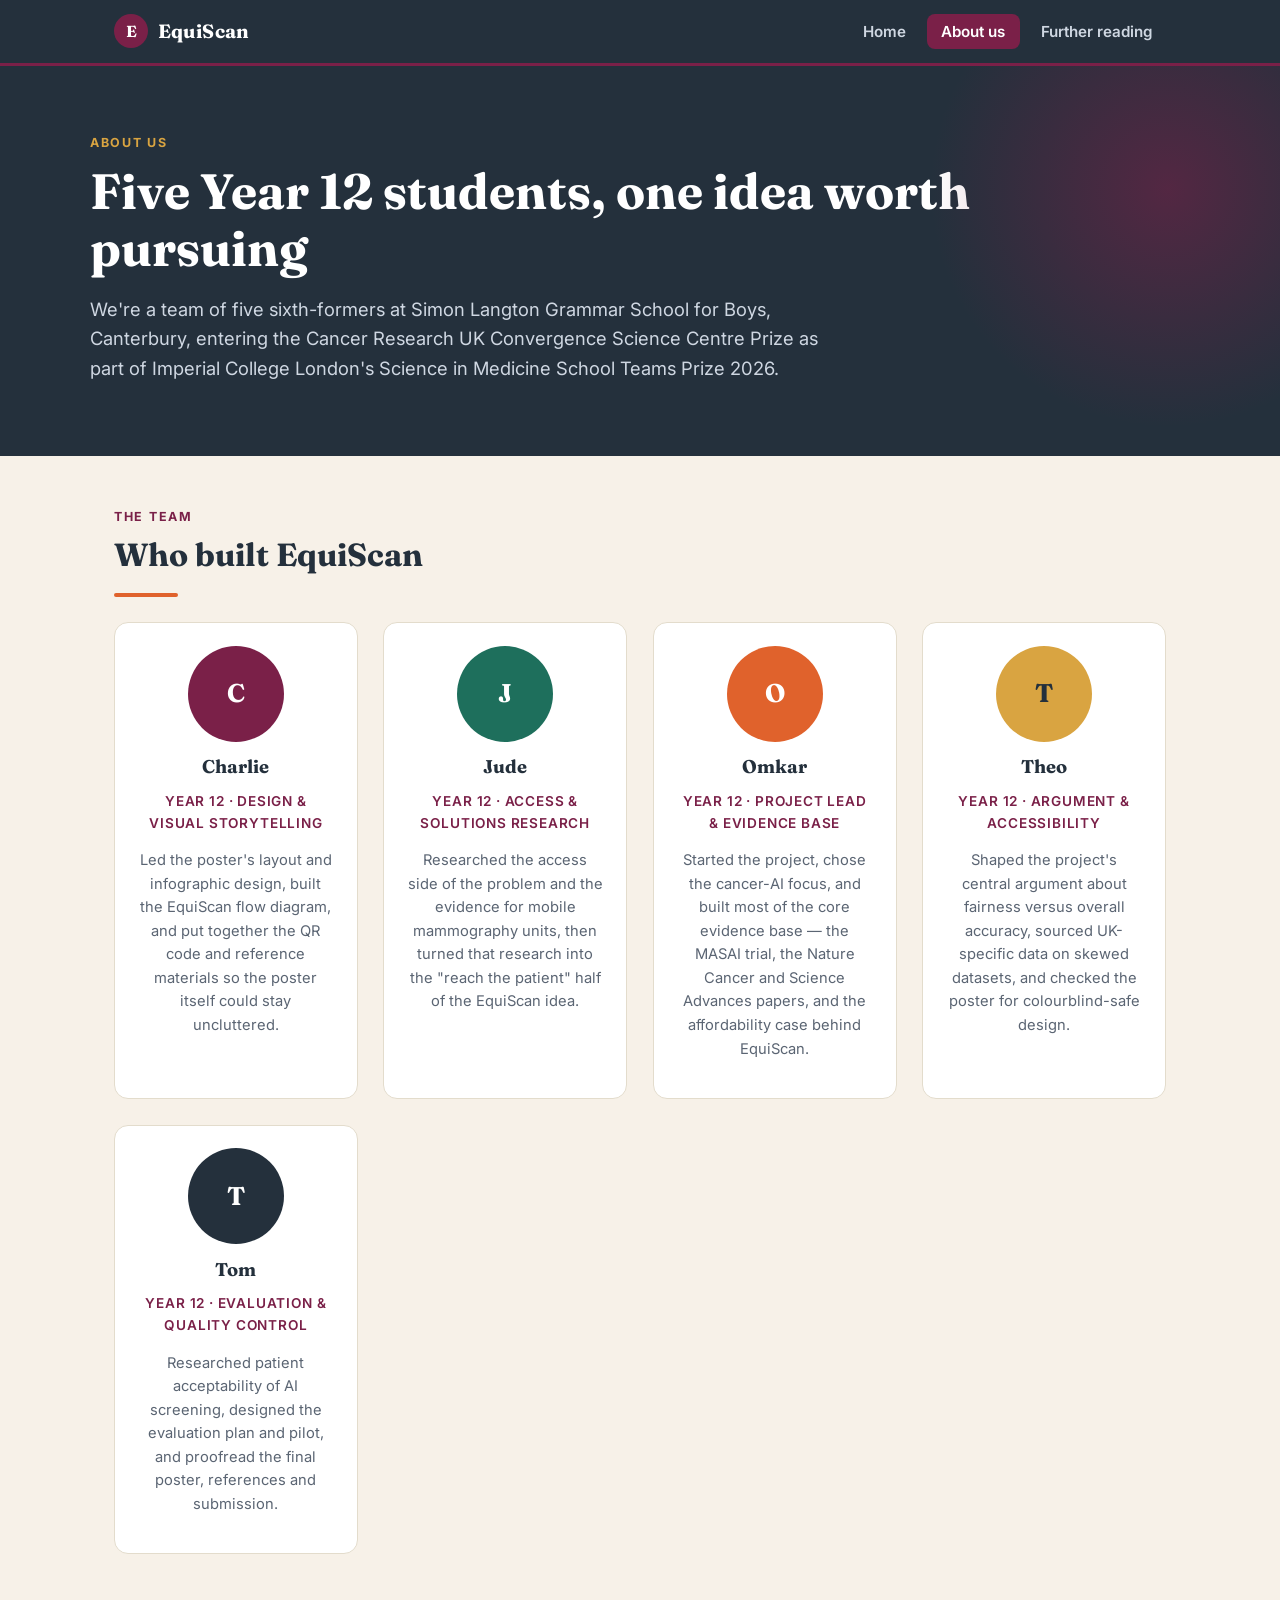
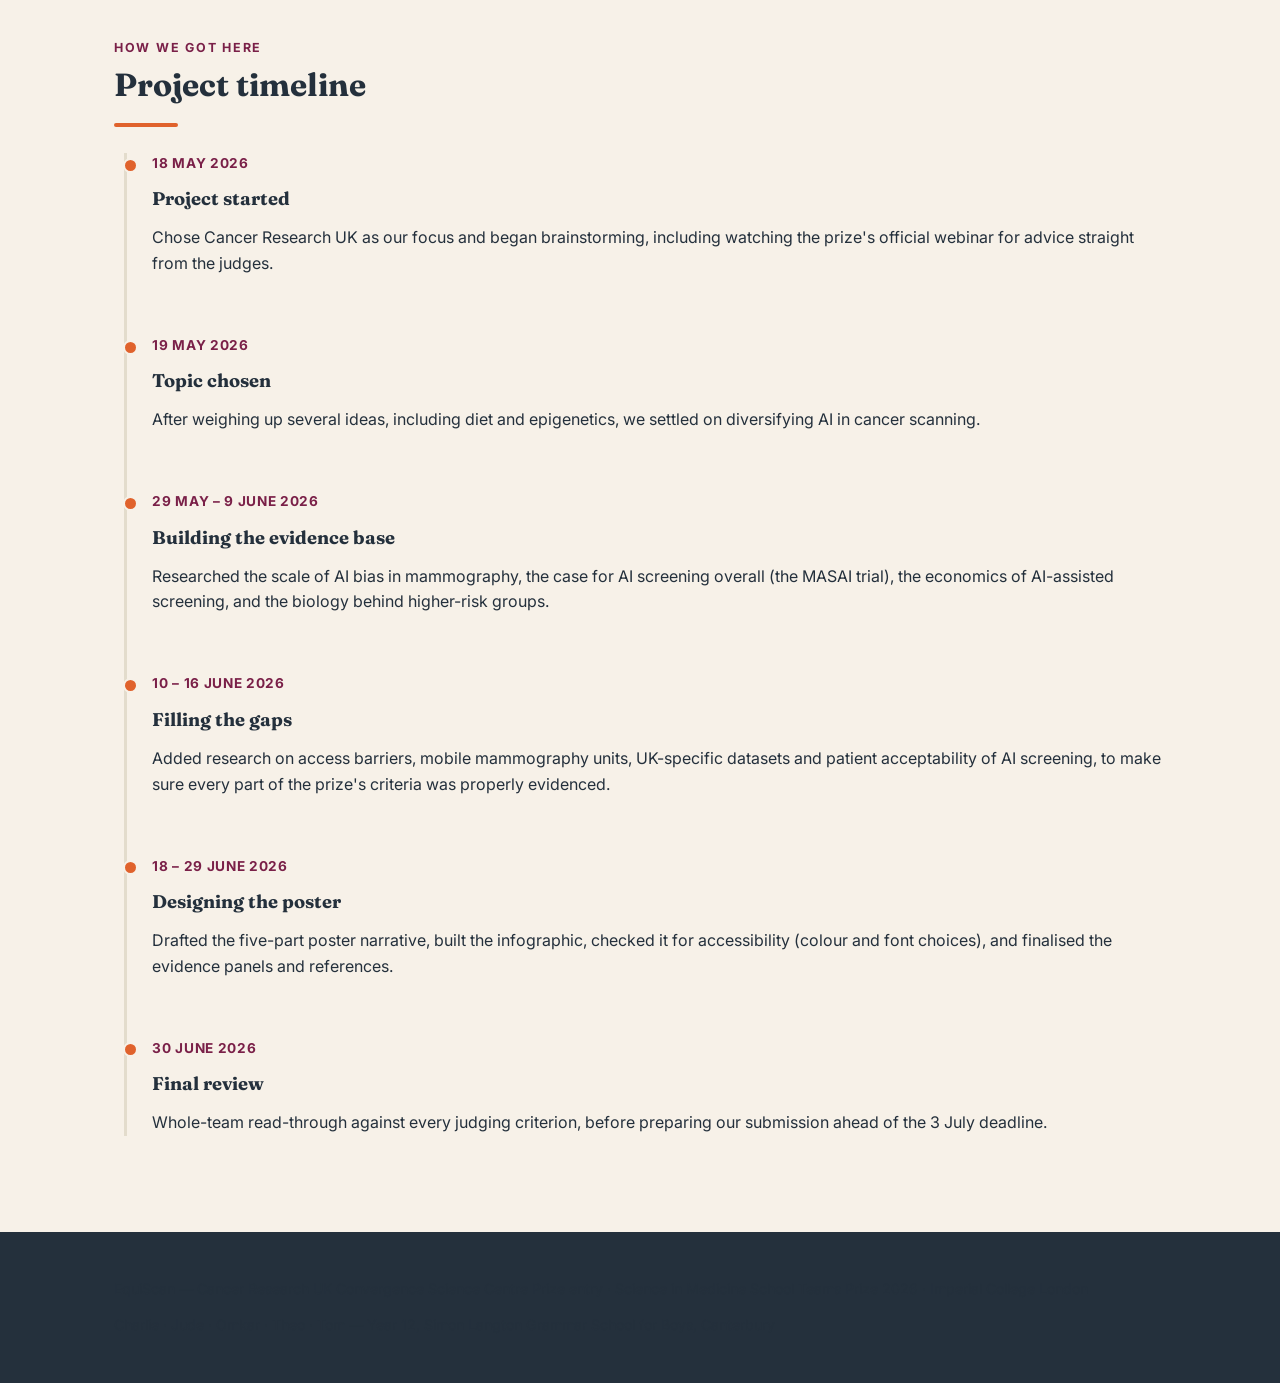
==== about.html @ d1654896 "Build EquiScan website: home, about, references pages" ====
<!DOCTYPE html>
<html lang="en">
<head>
<meta charset="UTF-8">
<meta name="viewport" content="width=device-width, initial-scale=1.0">
<title>About us — EquiScan</title>
<meta name="description" content="Meet the Year 12 team behind EquiScan, and how the project came together.">
<link rel="preconnect" href="https://fonts.googleapis.com">
<link href="https://fonts.googleapis.com/css2?family=Fraunces:wght@600;700&family=Inter:wght@400;500;600;700&display=swap" rel="stylesheet">
<link rel="stylesheet" href="style.css">
</head>
<body>
<a class="skip-link" href="#main">Skip to content</a>

<header class="site-header">
  <nav class="nav-wrap" aria-label="Main navigation">
    <a class="brand" href="index.html">
      <span class="brand-mark" aria-hidden="true">E</span>
      <span class="brand-text">EquiScan</span>
    </a>
    <button class="nav-toggle" aria-expanded="false" aria-controls="primary-nav">Menu</button>
    <ul class="nav-links" id="primary-nav">
      <li><a href="index.html">Home</a></li>
      <li><a href="about.html" aria-current="page">About us</a></li>
      <li><a href="references.html">Further reading</a></li>
    </ul>
  </nav>
</header>

<main id="main">

  <section class="hero">
    <div class="wrap hero-inner">
      <p class="section-label">About us</p>
      <h1>Five Year 12 students, one idea worth pursuing</h1>
      <p class="lede">We're a team of five sixth-formers at Simon Langton Grammar School for Boys, Canterbury, entering the Cancer Research UK Convergence Science Centre Prize as part of Imperial College London's Science in Medicine School Teams Prize 2026.</p>
    </div>
  </section>

  <section class="section">
    <div class="wrap">
      <p class="section-label">The team</p>
      <h2>Who built EquiScan</h2>
      <hr class="divider">

      <div class="team-grid">

        <div class="team-card">
          <!-- FILLER AVATAR — to use a real photo, replace the line below with:
               <img src="images/charlie.jpg" alt="Charlie" class="avatar-photo"> -->
          <div class="avatar avatar--charlie">C</div>
          <h3>Charlie</h3>
          <p class="team-role">Year 12 · Design &amp; visual storytelling</p>
          <p class="team-bio">Led the poster's layout and infographic design, built the EquiScan flow diagram, and put together the QR code and reference materials so the poster itself could stay uncluttered.</p>
        </div>

        <div class="team-card">
          <!-- <img src="images/jude.jpg" alt="Jude" class="avatar-photo"> -->
          <div class="avatar avatar--jude">J</div>
          <h3>Jude</h3>
          <p class="team-role">Year 12 · Access &amp; solutions research</p>
          <p class="team-bio">Researched the access side of the problem and the evidence for mobile mammography units, then turned that research into the "reach the patient" half of the EquiScan idea.</p>
        </div>

        <div class="team-card">
          <!-- <img src="images/omkar.jpg" alt="Omkar" class="avatar-photo"> -->
          <div class="avatar avatar--omkar">O</div>
          <h3>Omkar</h3>
          <p class="team-role">Year 12 · Project lead &amp; evidence base</p>
          <p class="team-bio">Started the project, chose the cancer-AI focus, and built most of the core evidence base — the MASAI trial, the Nature Cancer and Science Advances papers, and the affordability case behind EquiScan.</p>
        </div>

        <div class="team-card">
          <!-- <img src="images/theo.jpg" alt="Theo" class="avatar-photo"> -->
          <div class="avatar avatar--theo">T</div>
          <h3>Theo</h3>
          <p class="team-role">Year 12 · Argument &amp; accessibility</p>
          <p class="team-bio">Shaped the project's central argument about fairness versus overall accuracy, sourced UK-specific data on skewed datasets, and checked the poster for colourblind-safe design.</p>
        </div>

        <div class="team-card">
          <!-- <img src="images/tom.jpg" alt="Tom" class="avatar-photo"> -->
          <div class="avatar avatar--tom">T</div>
          <h3>Tom</h3>
          <p class="team-role">Year 12 · Evaluation &amp; quality control</p>
          <p class="team-bio">Researched patient acceptability of AI screening, designed the evaluation plan and pilot, and proofread the final poster, references and submission.</p>
        </div>

      </div>
    </div>
  </section>

  <section class="section section--tight">
    <div class="wrap">
      <p class="section-label">How we got here</p>
      <h2>Project timeline</h2>
      <hr class="divider">

      <div class="timeline">

        <div class="timeline-item">
          <p class="timeline-date">18 May 2026</p>
          <h3>Project started</h3>
          <p>Chose Cancer Research UK as our focus and began brainstorming, including watching the prize's official webinar for advice straight from the judges.</p>
        </div>

        <div class="timeline-item">
          <p class="timeline-date">19 May 2026</p>
          <h3>Topic chosen</h3>
          <p>After weighing up several ideas, including diet and epigenetics, we settled on diversifying AI in cancer scanning.</p>
        </div>

        <div class="timeline-item">
          <p class="timeline-date">29 May – 9 June 2026</p>
          <h3>Building the evidence base</h3>
          <p>Researched the scale of AI bias in mammography, the case for AI screening overall (the MASAI trial), the economics of AI-assisted screening, and the biology behind higher-risk groups.</p>
        </div>

        <div class="timeline-item">
          <p class="timeline-date">10 – 16 June 2026</p>
          <h3>Filling the gaps</h3>
          <p>Added research on access barriers, mobile mammography units, UK-specific datasets and patient acceptability of AI screening, to make sure every part of the prize's criteria was properly evidenced.</p>
        </div>

        <div class="timeline-item">
          <p class="timeline-date">18 – 29 June 2026</p>
          <h3>Designing the poster</h3>
          <p>Drafted the five-part poster narrative, built the infographic, checked it for accessibility (colour and font choices), and finalised the evidence panels and references.</p>
        </div>

        <div class="timeline-item">
          <p class="timeline-date">30 June 2026</p>
          <h3>Final review</h3>
          <p>Whole-team read-through against every judging criterion, before preparing our submission ahead of the 3 July deadline.</p>
        </div>

      </div>
    </div>
  </section>

</main>

<footer class="site-footer">
  <div class="wrap">
    <p>EquiScan — Cancer Research UK Convergence Science Centre Prize entry · Science in Medicine School Teams Prize 2026 · Imperial College London</p>
    <p>Charlie · Jude · Omkar · Theo · Tom — Year 12, Simon Langton Grammar School for Boys, Canterbury</p>
  </div>
</footer>

<script src="script.js"></script>
</body>
</html>
---- style.css ----
/* ===========================================================
   EquiScan — shared styles
   Palette pulled from the poster:
   --navy   #24303C  (headers / dark panels)
   --maroon #7A2048  (primary accent)
   --teal   #1E6F5C  (secondary accent)
   --orange #E0622C  (tertiary accent / CTA)
   --gold   #D9A441  (highlight)
   --cream  #F7F1E8  (page background)
=========================================================== */

:root {
  --navy: #24303C;
  --maroon: #7A2048;
  --teal: #1E6F5C;
  --orange: #E0622C;
  --gold: #D9A441;
  --cream: #F7F1E8;
  --paper: #FFFFFF;
  --ink: #24303C;
  --ink-soft: #5B6573;
  --line: #E3DCCC;
  --radius: 14px;
  --maxw: 1100px;
  --font-display: "Fraunces", "Georgia", serif;
  --font-body: "Inter", "Segoe UI", sans-serif;
}

* { box-sizing: border-box; }

html { scroll-behavior: smooth; }

body {
  margin: 0;
  font-family: var(--font-body);
  background: var(--cream);
  color: var(--ink);
  line-height: 1.6;
  -webkit-font-smoothing: antialiased;
}

img { max-width: 100%; display: block; }

a { color: var(--maroon); }

.skip-link {
  position: absolute;
  left: -999px;
  top: auto;
  background: var(--navy);
  color: #fff;
  padding: 10px 16px;
  border-radius: 8px;
  z-index: 200;
}
.skip-link:focus {
  left: 16px;
  top: 16px;
}

/* ---------- Top bar / nav ---------- */
.site-header {
  background: var(--navy);
  color: #fff;
  position: sticky;
  top: 0;
  z-index: 100;
  border-bottom: 3px solid var(--maroon);
}

.nav-wrap {
  max-width: var(--maxw);
  margin: 0 auto;
  padding: 0.9rem 1.5rem;
  display: flex;
  align-items: center;
  justify-content: space-between;
}

.brand {
  display: flex;
  align-items: center;
  gap: 0.6rem;
  text-decoration: none;
  color: #fff;
}

.brand-mark {
  width: 34px;
  height: 34px;
  border-radius: 50%;
  background: var(--maroon);
  display: grid;
  place-items: center;
  font-family: var(--font-display);
  font-weight: 700;
  font-size: 1rem;
  flex-shrink: 0;
}

.brand-text {
  font-family: var(--font-display);
  font-weight: 700;
  font-size: 1.2rem;
  letter-spacing: 0.02em;
}

.nav-links {
  display: flex;
  gap: 0.4rem;
  list-style: none;
  margin: 0;
  padding: 0;
}

.nav-links a {
  color: #cfd7e2;
  text-decoration: none;
  font-size: 0.95rem;
  font-weight: 600;
  padding: 0.5rem 0.9rem;
  border-radius: 8px;
  transition: background 0.15s ease, color 0.15s ease;
}

.nav-links a:hover,
.nav-links a:focus-visible {
  background: rgba(255,255,255,0.08);
  color: #fff;
  outline: none;
}

.nav-links a[aria-current="page"] {
  background: var(--maroon);
  color: #fff;
}

.nav-toggle {
  display: none;
  background: none;
  border: 1px solid rgba(255,255,255,0.3);
  border-radius: 8px;
  color: #fff;
  font-size: 1.1rem;
  padding: 0.4rem 0.7rem;
  cursor: pointer;
}

/* ---------- Layout helpers ---------- */
main { display: block; }

.wrap {
  max-width: var(--maxw);
  margin: 0 auto;
  padding: 0 1.5rem;
}

.section {
  padding: 3.2rem 0;
}

.section--tight { padding: 2rem 0; }

.section-label {
  text-transform: uppercase;
  letter-spacing: 0.14em;
  font-size: 0.78rem;
  font-weight: 700;
  color: var(--maroon);
  margin: 0 0 0.6rem;
}

h1, h2, h3 {
  font-family: var(--font-display);
  color: var(--navy);
  margin: 0 0 0.6rem;
  line-height: 1.15;
}

h1 { font-size: clamp(2.1rem, 4vw, 3.1rem); }
h2 { font-size: clamp(1.5rem, 2.6vw, 2rem); }
h3 { font-size: 1.15rem; }

p { color: var(--ink); }
.lede {
  font-size: 1.15rem;
  color: var(--ink-soft);
  max-width: 62ch;
}

.divider {
  height: 4px;
  width: 64px;
  background: var(--orange);
  border: none;
  border-radius: 2px;
  margin: 1.2rem 0 1.6rem;
}

/* ---------- Hero ---------- */
.hero {
  background: var(--navy);
  color: #fff;
  position: relative;
  overflow: hidden;
}

.hero::after {
  content: "";
  position: absolute;
  right: -10%;
  top: -30%;
  width: 480px;
  height: 480px;
  border-radius: 50%;
  background: radial-gradient(circle, rgba(122,32,72,0.55) 0%, rgba(122,32,72,0) 70%);
}

.hero-inner {
  position: relative;
  padding: 4.2rem 0 3.4rem;
}

.hero .section-label { color: var(--gold); }
.hero h1 { color: #fff; }
.hero .lede { color: #cfd7e2; }

.pill {
  display: inline-flex;
  align-items: center;
  gap: 0.5rem;
  background: var(--orange);
  color: #fff;
  font-weight: 700;
  font-size: 0.95rem;
  padding: 0.55rem 1.1rem;
  border-radius: 999px;
  margin-top: 1.4rem;
}

.stat-row {
  display: grid;
  grid-template-columns: repeat(3, 1fr);
  gap: 1.4rem;
  margin-top: 2.6rem;
  padding-top: 2rem;
  border-top: 1px solid rgba(255,255,255,0.15);
}

.stat-num {
  font-family: var(--font-display);
  font-size: 2.1rem;
  font-weight: 700;
  color: var(--gold);
}

.stat-label {
  font-size: 0.88rem;
  color: #cfd7e2;
}

/* ---------- Cards ---------- */
.grid {
  display: grid;
  gap: 1.4rem;
}

.grid--3 { grid-template-columns: repeat(3, 1fr); }
.grid--2 { grid-template-columns: repeat(2, 1fr); }

.card {
  background: var(--paper);
  border-radius: var(--radius);
  padding: 1.6rem;
  border: 1px solid var(--line);
  border-top: 4px solid var(--teal);
}

.card--maroon { border-top-color: var(--maroon); }
.card--orange { border-top-color: var(--orange); }
.card--gold { border-top-color: var(--gold); }

.card h3 { margin-bottom: 0.5rem; }
.card p { color: var(--ink-soft); font-size: 0.97rem; margin: 0; }

/* ---------- Nav cards (homepage) ---------- */
.nav-card {
  display: block;
  background: var(--paper);
  border-radius: var(--radius);
  padding: 1.8rem;
  border: 1px solid var(--line);
  border-top: 4px solid var(--teal);
  text-decoration: none;
  transition: transform 0.15s ease, box-shadow 0.15s ease;
}

.nav-card:hover,
.nav-card:focus-visible {
  transform: translateY(-3px);
  box-shadow: 0 10px 24px rgba(36,48,60,0.12);
}

.nav-card--maroon { border-top-color: var(--maroon); }
.nav-card--orange { border-top-color: var(--orange); }
.nav-card--gold { border-top-color: var(--gold); }

.nav-card-eyebrow {
  font-size: 0.78rem;
  font-weight: 700;
  text-transform: uppercase;
  letter-spacing: 0.1em;
  color: var(--maroon);
  margin-bottom: 0.4rem;
}

.nav-card h3 { color: var(--navy); margin-bottom: 0.5rem; }
.nav-card p { color: var(--ink-soft); font-size: 0.95rem; margin: 0 0 0.9rem; }

.nav-card-arrow {
  font-weight: 700;
  color: var(--maroon);
  font-size: 0.9rem;
}

/* ---------- Idea flow ---------- */
.flow {
  display: flex;
  align-items: center;
  gap: 0.6rem;
  flex-wrap: wrap;
  margin-top: 1.6rem;
}

.flow-step {
  background: var(--navy);
  color: #fff;
  padding: 0.9rem 1.2rem;
  border-radius: 10px;
  font-weight: 600;
  font-size: 0.92rem;
  flex: 1 1 160px;
  text-align: center;
}

.flow-step:nth-child(1) { background: var(--maroon); }
.flow-step:nth-child(3) { background: var(--teal); }
.flow-step:nth-child(5) { background: var(--orange); }

.flow-arrow {
  color: var(--maroon);
  font-size: 1.3rem;
  font-weight: 700;
}

/* ---------- About / team ---------- */
.team-grid {
  display: grid;
  grid-template-columns: repeat(auto-fit, minmax(200px, 1fr));
  gap: 1.6rem;
}

.team-card {
  background: var(--paper);
  border: 1px solid var(--line);
  border-radius: var(--radius);
  padding: 1.4rem;
  text-align: center;
}

.avatar,
.avatar-photo {
  width: 96px;
  height: 96px;
  border-radius: 50%;
  margin: 0 auto 0.9rem;
  object-fit: cover;
}

.avatar {
  display: grid;
  place-items: center;
  color: #fff;
  font-family: var(--font-display);
  font-weight: 700;
  font-size: 1.6rem;
}

.avatar--charlie { background: var(--maroon); }
.avatar--jude { background: var(--teal); }
.avatar--omkar { background: var(--orange); }
.avatar--theo { background: var(--gold); color: var(--navy); }
.avatar--tom { background: var(--navy); }

.team-card h3 { margin-bottom: 0.1rem; }
.team-role {
  color: var(--maroon);
  font-weight: 600;
  font-size: 0.85rem;
  text-transform: uppercase;
  letter-spacing: 0.06em;
  margin-bottom: 0.6rem;
}
.team-bio { font-size: 0.92rem; color: var(--ink-soft); }

.timeline {
  border-left: 3px solid var(--line);
  margin-left: 0.6rem;
  padding-left: 1.6rem;
}

.timeline-item { position: relative; padding-bottom: 1.8rem; }
.timeline-item:last-child { padding-bottom: 0; }

.timeline-item::before {
  content: "";
  position: absolute;
  left: -1.85rem;
  top: 0.3rem;
  width: 11px;
  height: 11px;
  border-radius: 50%;
  background: var(--orange);
  border: 2px solid var(--cream);
}

.timeline-date {
  font-weight: 700;
  color: var(--maroon);
  font-size: 0.85rem;
  text-transform: uppercase;
  letter-spacing: 0.05em;
}

/* ---------- References page ---------- */
.doc-embed {
  border: 1px solid var(--line);
  border-radius: var(--radius);
  overflow: hidden;
  background: var(--paper);
}

.doc-embed iframe {
  width: 100%;
  height: 75vh;
  border: 0;
  display: block;
}

.doc-embed-fallback {
  padding: 1.2rem 1.4rem;
  font-size: 0.92rem;
  color: var(--ink-soft);
  background: #FBF8F2;
  border-top: 1px solid var(--line);
}

.ref-list {
  list-style: none;
  margin: 0;
  padding: 0;
  display: grid;
  gap: 0.9rem;
}

.ref-list li {
  background: var(--paper);
  border: 1px solid var(--line);
  border-left: 4px solid var(--teal);
  border-radius: 10px;
  padding: 0.9rem 1.1rem;
  font-size: 0.93rem;
}

.ref-list li a {
  word-break: break-word;
}

.ref-num {
  color: var(--maroon);
  font-weight: 700;
  margin-right: 0.3rem;
}

.btn {
  display: inline-block;
  background: var(--maroon);
  color: #fff;
  text-decoration: none;
  font-weight: 700;
  padding: 0.7rem 1.3rem;
  border-radius: 999px;
  font-size: 0.92rem;
}

.btn:hover { background: #5e1837; }

.btn--outline {
  background: transparent;
  border: 2px solid #fff;
  color: #fff;
}

.btn--outline:hover {
  background: rgba(255,255,255,0.1);
}

.note {
  background: #FBF1E4;
  border: 1px solid var(--gold);
  border-radius: 10px;
  padding: 0.9rem 1.1rem;
  font-size: 0.9rem;
  color: var(--ink-soft);
}

/* ---------- Footer ---------- */
.site-footer {
  background: var(--navy);
  color: #cfd7e2;
  padding: 2rem 0;
  font-size: 0.88rem;
  margin-top: 3rem;
}

.site-footer a { color: #fff; }

/* ---------- Focus visibility ---------- */
a:focus-visible,
button:focus-visible {
  outline: 3px solid var(--orange);
  outline-offset: 2px;
}

/* ---------- Responsive ---------- */
@media (max-width: 760px) {
  .nav-toggle { display: inline-block; }
  .nav-links {
    position: absolute;
    top: 100%;
    left: 0;
    right: 0;
    background: var(--navy);
    flex-direction: column;
    padding: 0.6rem 1.5rem 1.2rem;
    display: none;
  }
  .nav-links.open { display: flex; }
  .grid--3, .grid--2 { grid-template-columns: 1fr; }
  .stat-row { grid-template-columns: 1fr; gap: 1rem; }
  .flow { flex-direction: column; align-items: stretch; }
  .flow-arrow { text-align: center; transform: rotate(90deg); }
}

@media (prefers-reduced-motion: reduce) {
  html { scroll-behavior: auto; }
}
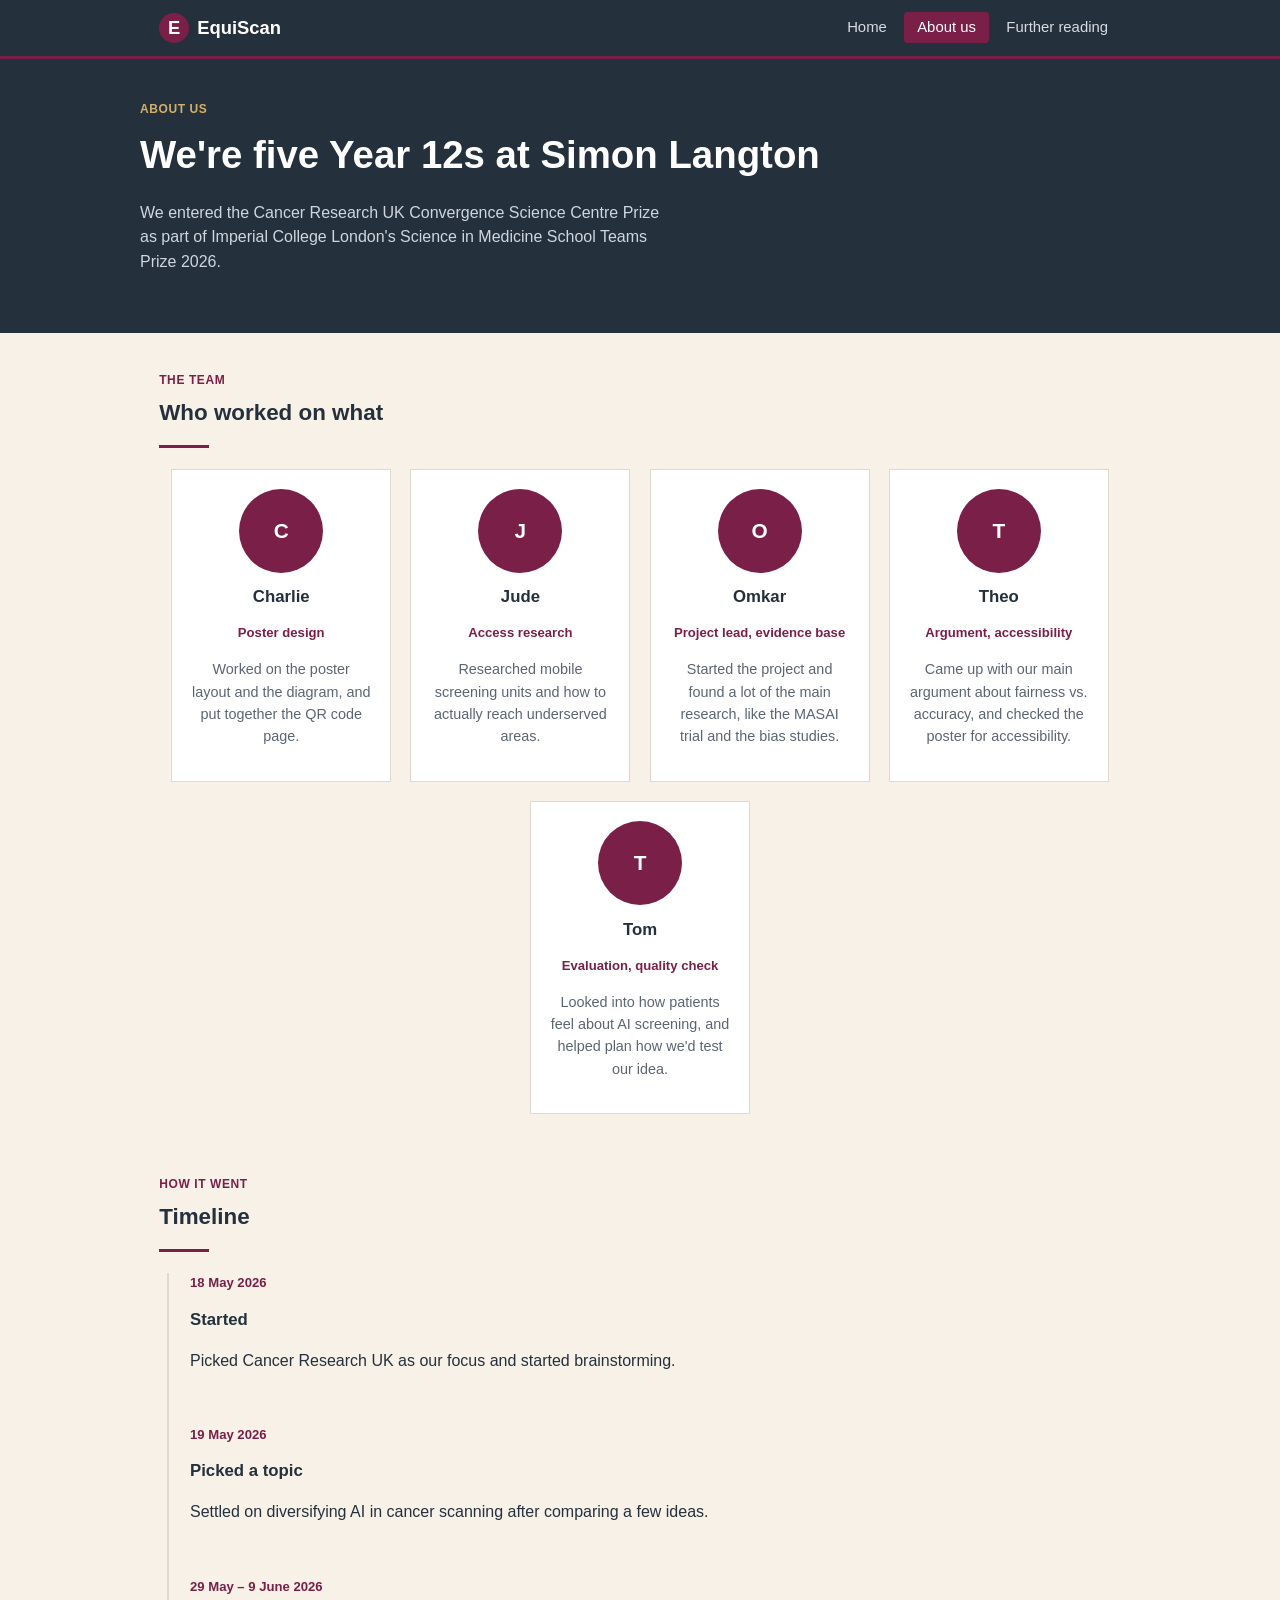
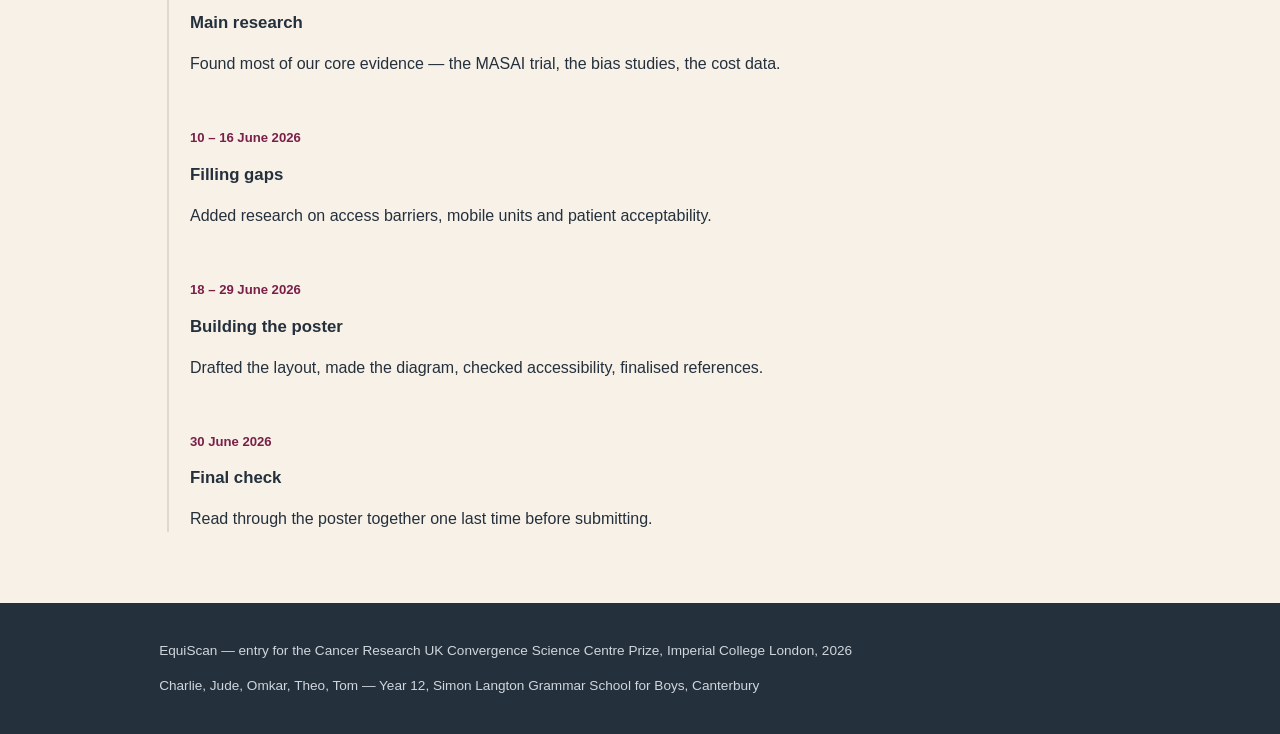
==== commit 798ce72a: "modified:   about.html 	modified:   index.html 	modified:   references.html 	modified:   style.css" ====
--- a/about.html
+++ b/about.html
@@ -4,9 +4,6 @@
 <meta charset="UTF-8">
 <meta name="viewport" content="width=device-width, initial-scale=1.0">
 <title>About us — EquiScan</title>
-<meta name="description" content="Meet the Year 12 team behind EquiScan, and how the project came together.">
-<link rel="preconnect" href="https://fonts.googleapis.com">
-<link href="https://fonts.googleapis.com/css2?family=Fraunces:wght@600;700&family=Inter:wght@400;500;600;700&display=swap" rel="stylesheet">
 <link rel="stylesheet" href="style.css">
 </head>
 <body>
@@ -16,7 +13,7 @@
   <nav class="nav-wrap" aria-label="Main navigation">
     <a class="brand" href="index.html">
       <span class="brand-mark" aria-hidden="true">E</span>
-      <span class="brand-text">EquiScan</span>
+      EquiScan
     </a>
     <button class="nav-toggle" aria-expanded="false" aria-controls="primary-nav">Menu</button>
     <ul class="nav-links" id="primary-nav">
@@ -32,58 +29,57 @@
   <section class="hero">
     <div class="wrap hero-inner">
       <p class="section-label">About us</p>
-      <h1>Five Year 12 students, one idea worth pursuing</h1>
-      <p class="lede">We're a team of five sixth-formers at Simon Langton Grammar School for Boys, Canterbury, entering the Cancer Research UK Convergence Science Centre Prize as part of Imperial College London's Science in Medicine School Teams Prize 2026.</p>
+      <h1>We're five Year 12s at Simon Langton</h1>
+      <p class="lede">We entered the Cancer Research UK Convergence Science Centre Prize as part of Imperial College London's Science in Medicine School Teams Prize 2026.</p>
     </div>
   </section>
 
   <section class="section">
     <div class="wrap">
       <p class="section-label">The team</p>
-      <h2>Who built EquiScan</h2>
+      <h2>Who worked on what</h2>
       <hr class="divider">
 
       <div class="team-grid">
 
         <div class="team-card">
-          <!-- FILLER AVATAR — to use a real photo, replace the line below with:
-               <img src="images/charlie.jpg" alt="Charlie" class="avatar-photo"> -->
+          <!-- <img src="images/charlie.jpg" alt="Charlie" class="avatar-photo"> -->
           <div class="avatar avatar--charlie">C</div>
           <h3>Charlie</h3>
-          <p class="team-role">Year 12 · Design &amp; visual storytelling</p>
-          <p class="team-bio">Led the poster's layout and infographic design, built the EquiScan flow diagram, and put together the QR code and reference materials so the poster itself could stay uncluttered.</p>
+          <p class="team-role">Poster design</p>
+          <p class="team-bio">Worked on the poster layout and the diagram, and put together the QR code page.</p>
         </div>
 
         <div class="team-card">
           <!-- <img src="images/jude.jpg" alt="Jude" class="avatar-photo"> -->
           <div class="avatar avatar--jude">J</div>
           <h3>Jude</h3>
-          <p class="team-role">Year 12 · Access &amp; solutions research</p>
-          <p class="team-bio">Researched the access side of the problem and the evidence for mobile mammography units, then turned that research into the "reach the patient" half of the EquiScan idea.</p>
+          <p class="team-role">Access research</p>
+          <p class="team-bio">Researched mobile screening units and how to actually reach underserved areas.</p>
         </div>
 
         <div class="team-card">
           <!-- <img src="images/omkar.jpg" alt="Omkar" class="avatar-photo"> -->
           <div class="avatar avatar--omkar">O</div>
           <h3>Omkar</h3>
-          <p class="team-role">Year 12 · Project lead &amp; evidence base</p>
-          <p class="team-bio">Started the project, chose the cancer-AI focus, and built most of the core evidence base — the MASAI trial, the Nature Cancer and Science Advances papers, and the affordability case behind EquiScan.</p>
+          <p class="team-role">Project lead, evidence base</p>
+          <p class="team-bio">Started the project and found a lot of the main research, like the MASAI trial and the bias studies.</p>
         </div>
 
         <div class="team-card">
           <!-- <img src="images/theo.jpg" alt="Theo" class="avatar-photo"> -->
           <div class="avatar avatar--theo">T</div>
           <h3>Theo</h3>
-          <p class="team-role">Year 12 · Argument &amp; accessibility</p>
-          <p class="team-bio">Shaped the project's central argument about fairness versus overall accuracy, sourced UK-specific data on skewed datasets, and checked the poster for colourblind-safe design.</p>
+          <p class="team-role">Argument, accessibility</p>
+          <p class="team-bio">Came up with our main argument about fairness vs. accuracy, and checked the poster for accessibility.</p>
         </div>
 
         <div class="team-card">
           <!-- <img src="images/tom.jpg" alt="Tom" class="avatar-photo"> -->
           <div class="avatar avatar--tom">T</div>
           <h3>Tom</h3>
-          <p class="team-role">Year 12 · Evaluation &amp; quality control</p>
-          <p class="team-bio">Researched patient acceptability of AI screening, designed the evaluation plan and pilot, and proofread the final poster, references and submission.</p>
+          <p class="team-role">Evaluation, quality check</p>
+          <p class="team-bio">Looked into how patients feel about AI screening, and helped plan how we'd test our idea.</p>
         </div>
 
       </div>
@@ -92,48 +88,41 @@
 
   <section class="section section--tight">
     <div class="wrap">
-      <p class="section-label">How we got here</p>
-      <h2>Project timeline</h2>
+      <p class="section-label">How it went</p>
+      <h2>Timeline</h2>
       <hr class="divider">
 
       <div class="timeline">
-
         <div class="timeline-item">
           <p class="timeline-date">18 May 2026</p>
-          <h3>Project started</h3>
-          <p>Chose Cancer Research UK as our focus and began brainstorming, including watching the prize's official webinar for advice straight from the judges.</p>
+          <h3>Started</h3>
+          <p>Picked Cancer Research UK as our focus and started brainstorming.</p>
         </div>
-
         <div class="timeline-item">
           <p class="timeline-date">19 May 2026</p>
-          <h3>Topic chosen</h3>
-          <p>After weighing up several ideas, including diet and epigenetics, we settled on diversifying AI in cancer scanning.</p>
+          <h3>Picked a topic</h3>
+          <p>Settled on diversifying AI in cancer scanning after comparing a few ideas.</p>
         </div>
-
         <div class="timeline-item">
           <p class="timeline-date">29 May – 9 June 2026</p>
-          <h3>Building the evidence base</h3>
-          <p>Researched the scale of AI bias in mammography, the case for AI screening overall (the MASAI trial), the economics of AI-assisted screening, and the biology behind higher-risk groups.</p>
+          <h3>Main research</h3>
+          <p>Found most of our core evidence — the MASAI trial, the bias studies, the cost data.</p>
         </div>
-
         <div class="timeline-item">
           <p class="timeline-date">10 – 16 June 2026</p>
-          <h3>Filling the gaps</h3>
-          <p>Added research on access barriers, mobile mammography units, UK-specific datasets and patient acceptability of AI screening, to make sure every part of the prize's criteria was properly evidenced.</p>
+          <h3>Filling gaps</h3>
+          <p>Added research on access barriers, mobile units and patient acceptability.</p>
         </div>
-
         <div class="timeline-item">
           <p class="timeline-date">18 – 29 June 2026</p>
-          <h3>Designing the poster</h3>
-          <p>Drafted the five-part poster narrative, built the infographic, checked it for accessibility (colour and font choices), and finalised the evidence panels and references.</p>
+          <h3>Building the poster</h3>
+          <p>Drafted the layout, made the diagram, checked accessibility, finalised references.</p>
         </div>
-
         <div class="timeline-item">
           <p class="timeline-date">30 June 2026</p>
-          <h3>Final review</h3>
-          <p>Whole-team read-through against every judging criterion, before preparing our submission ahead of the 3 July deadline.</p>
+          <h3>Final check</h3>
+          <p>Read through the poster together one last time before submitting.</p>
         </div>
-
       </div>
     </div>
   </section>
@@ -142,8 +131,8 @@
 
 <footer class="site-footer">
   <div class="wrap">
-    <p>EquiScan — Cancer Research UK Convergence Science Centre Prize entry · Science in Medicine School Teams Prize 2026 · Imperial College London</p>
-    <p>Charlie · Jude · Omkar · Theo · Tom — Year 12, Simon Langton Grammar School for Boys, Canterbury</p>
+    <p>EquiScan — entry for the Cancer Research UK Convergence Science Centre Prize, Imperial College London, 2026</p>
+    <p>Charlie, Jude, Omkar, Theo, Tom — Year 12, Simon Langton Grammar School for Boys, Canterbury</p>
   </div>
 </footer>
 
--- a/style.css
+++ b/style.css
@@ -1,77 +1,48 @@
-/* ===========================================================
-   EquiScan — shared styles
-   Palette pulled from the poster:
-   --navy   #24303C  (headers / dark panels)
-   --maroon #7A2048  (primary accent)
-   --teal   #1E6F5C  (secondary accent)
-   --orange #E0622C  (tertiary accent / CTA)
-   --gold   #D9A441  (highlight)
-   --cream  #F7F1E8  (page background)
-=========================================================== */
+/* EquiScan site styles */
 
 :root {
   --navy: #24303C;
-  --maroon: #7A2048;
-  --teal: #1E6F5C;
-  --orange: #E0622C;
-  --gold: #D9A441;
+  --accent: #7A2048;
   --cream: #F7F1E8;
   --paper: #FFFFFF;
   --ink: #24303C;
   --ink-soft: #5B6573;
-  --line: #E3DCCC;
-  --radius: 14px;
-  --maxw: 1100px;
-  --font-display: "Fraunces", "Georgia", serif;
-  --font-body: "Inter", "Segoe UI", sans-serif;
+  --line: #DEDAD0;
 }
 
 * { box-sizing: border-box; }
-
-html { scroll-behavior: smooth; }
 
 body {
   margin: 0;
-  font-family: var(--font-body);
+  font-family: "Segoe UI", Arial, sans-serif;
   background: var(--cream);
   color: var(--ink);
-  line-height: 1.6;
-  -webkit-font-smoothing: antialiased;
+  line-height: 1.55;
 }
 
 img { max-width: 100%; display: block; }
-
-a { color: var(--maroon); }
+a { color: var(--accent); }
 
 .skip-link {
   position: absolute;
   left: -999px;
-  top: auto;
-  background: var(--navy);
-  color: #fff;
-  padding: 10px 16px;
-  border-radius: 8px;
-  z-index: 200;
-}
-.skip-link:focus {
-  left: 16px;
-  top: 16px;
-}
-
-/* ---------- Top bar / nav ---------- */
+  background: var(--navy);
+  color: #fff;
+  padding: 8px 14px;
+}
+.skip-link:focus { left: 10px; top: 10px; }
+
+/* nav */
 .site-header {
   background: var(--navy);
   color: #fff;
-  position: sticky;
-  top: 0;
-  z-index: 100;
-  border-bottom: 3px solid var(--maroon);
+  border-bottom: 3px solid var(--accent);
 }
 
 .nav-wrap {
-  max-width: var(--maxw);
+  max-width: 1000px;
   margin: 0 auto;
-  padding: 0.9rem 1.5rem;
+  padding: 0.8rem 1.2rem;
   display: flex;
   align-items: center;
   justify-content: space-between;
@@ -80,460 +51,228 @@
 .brand {
   display: flex;
   align-items: center;
-  gap: 0.6rem;
-  text-decoration: none;
-  color: #fff;
+  gap: 0.5rem;
+  text-decoration: none;
+  color: #fff;
+  font-weight: 700;
+  font-size: 1.15rem;
 }
 
 .brand-mark {
-  width: 34px;
-  height: 34px;
+  width: 30px;
+  height: 30px;
   border-radius: 50%;
-  background: var(--maroon);
+  background: var(--accent);
   display: grid;
   place-items: center;
-  font-family: var(--font-display);
-  font-weight: 700;
-  font-size: 1rem;
-  flex-shrink: 0;
-}
-
-.brand-text {
-  font-family: var(--font-display);
-  font-weight: 700;
-  font-size: 1.2rem;
-  letter-spacing: 0.02em;
+  font-weight: 700;
 }
 
 .nav-links {
   display: flex;
-  gap: 0.4rem;
+  gap: 0.3rem;
   list-style: none;
   margin: 0;
   padding: 0;
 }
 
 .nav-links a {
-  color: #cfd7e2;
-  text-decoration: none;
-  font-size: 0.95rem;
-  font-weight: 600;
-  padding: 0.5rem 0.9rem;
-  border-radius: 8px;
-  transition: background 0.15s ease, color 0.15s ease;
-}
-
-.nav-links a:hover,
-.nav-links a:focus-visible {
-  background: rgba(255,255,255,0.08);
-  color: #fff;
-  outline: none;
-}
-
+  color: #d7dce2;
+  text-decoration: none;
+  font-size: 0.93rem;
+  padding: 0.45rem 0.8rem;
+  border-radius: 4px;
+}
+
+.nav-links a:hover { color: #fff; }
 .nav-links a[aria-current="page"] {
-  background: var(--maroon);
+  background: var(--accent);
   color: #fff;
 }
 
 .nav-toggle {
   display: none;
   background: none;
-  border: 1px solid rgba(255,255,255,0.3);
-  border-radius: 8px;
-  color: #fff;
-  font-size: 1.1rem;
+  border: 1px solid #fff;
+  color: #fff;
   padding: 0.4rem 0.7rem;
   cursor: pointer;
 }
 
-/* ---------- Layout helpers ---------- */
-main { display: block; }
-
-.wrap {
-  max-width: var(--maxw);
-  margin: 0 auto;
-  padding: 0 1.5rem;
-}
-
-.section {
-  padding: 3.2rem 0;
-}
-
-.section--tight { padding: 2rem 0; }
+/* layout */
+.wrap { max-width: 1000px; margin: 0 auto; padding: 0 1.2rem; }
+.section { padding: 2.4rem 0; }
+.section--tight { padding: 1.4rem 0; }
 
 .section-label {
   text-transform: uppercase;
-  letter-spacing: 0.14em;
-  font-size: 0.78rem;
-  font-weight: 700;
-  color: var(--maroon);
-  margin: 0 0 0.6rem;
-}
-
-h1, h2, h3 {
-  font-family: var(--font-display);
-  color: var(--navy);
-  margin: 0 0 0.6rem;
-  line-height: 1.15;
-}
-
-h1 { font-size: clamp(2.1rem, 4vw, 3.1rem); }
-h2 { font-size: clamp(1.5rem, 2.6vw, 2rem); }
-h3 { font-size: 1.15rem; }
-
-p { color: var(--ink); }
-.lede {
-  font-size: 1.15rem;
-  color: var(--ink-soft);
-  max-width: 62ch;
-}
-
-.divider {
-  height: 4px;
-  width: 64px;
-  background: var(--orange);
-  border: none;
-  border-radius: 2px;
-  margin: 1.2rem 0 1.6rem;
-}
-
-/* ---------- Hero ---------- */
-.hero {
-  background: var(--navy);
-  color: #fff;
-  position: relative;
-  overflow: hidden;
-}
-
-.hero::after {
-  content: "";
-  position: absolute;
-  right: -10%;
-  top: -30%;
-  width: 480px;
-  height: 480px;
-  border-radius: 50%;
-  background: radial-gradient(circle, rgba(122,32,72,0.55) 0%, rgba(122,32,72,0) 70%);
-}
-
-.hero-inner {
-  position: relative;
-  padding: 4.2rem 0 3.4rem;
-}
-
-.hero .section-label { color: var(--gold); }
+  font-size: 0.75rem;
+  font-weight: 700;
+  color: var(--accent);
+  letter-spacing: 0.05em;
+  margin: 0 0 0.4rem;
+}
+
+h1, h2, h3 { color: var(--navy); margin: 0 0 0.5rem; }
+h1 { font-size: clamp(1.7rem, 3.5vw, 2.4rem); }
+h2 { font-size: 1.4rem; }
+h3 { font-size: 1.05rem; }
+
+.lede { color: var(--ink-soft); max-width: 60ch; }
+.divider { height: 3px; width: 50px; background: var(--accent); border: none; margin: 0.9rem 0 1.3rem; }
+
+/* hero */
+.hero { background: var(--navy); color: #fff; }
+.hero-inner { padding: 2.6rem 0; }
 .hero h1 { color: #fff; }
-.hero .lede { color: #cfd7e2; }
-
-.pill {
-  display: inline-flex;
-  align-items: center;
-  gap: 0.5rem;
-  background: var(--orange);
-  color: #fff;
-  font-weight: 700;
-  font-size: 0.95rem;
-  padding: 0.55rem 1.1rem;
-  border-radius: 999px;
-  margin-top: 1.4rem;
-}
+.hero .lede { color: #cfd6de; }
+.hero .section-label { color: #d3b06a; }
 
 .stat-row {
   display: grid;
   grid-template-columns: repeat(3, 1fr);
-  gap: 1.4rem;
-  margin-top: 2.6rem;
-  padding-top: 2rem;
+  gap: 1rem;
+  margin-top: 1.8rem;
+  padding-top: 1.4rem;
   border-top: 1px solid rgba(255,255,255,0.15);
 }
-
-.stat-num {
-  font-family: var(--font-display);
-  font-size: 2.1rem;
-  font-weight: 700;
-  color: var(--gold);
-}
-
-.stat-label {
-  font-size: 0.88rem;
-  color: #cfd7e2;
-}
-
-/* ---------- Cards ---------- */
-.grid {
-  display: grid;
-  gap: 1.4rem;
-}
-
+.stat-num { font-weight: 700; font-size: 1.6rem; color: #d3b06a; }
+.stat-label { font-size: 0.84rem; color: #cfd6de; }
+
+/* cards */
+.grid { display: grid; gap: 1.1rem; }
 .grid--3 { grid-template-columns: repeat(3, 1fr); }
 .grid--2 { grid-template-columns: repeat(2, 1fr); }
 
 .card {
   background: var(--paper);
-  border-radius: var(--radius);
-  padding: 1.6rem;
-  border: 1px solid var(--line);
-  border-top: 4px solid var(--teal);
-}
-
-.card--maroon { border-top-color: var(--maroon); }
-.card--orange { border-top-color: var(--orange); }
-.card--gold { border-top-color: var(--gold); }
-
-.card h3 { margin-bottom: 0.5rem; }
-.card p { color: var(--ink-soft); font-size: 0.97rem; margin: 0; }
-
-/* ---------- Nav cards (homepage) ---------- */
+  border: 1px solid var(--line);
+  padding: 1.2rem;
+}
+.card h3 { margin-bottom: 0.4rem; }
+.card p { color: var(--ink-soft); font-size: 0.94rem; margin: 0; }
+
 .nav-card {
   display: block;
   background: var(--paper);
-  border-radius: var(--radius);
-  padding: 1.8rem;
-  border: 1px solid var(--line);
-  border-top: 4px solid var(--teal);
-  text-decoration: none;
-  transition: transform 0.15s ease, box-shadow 0.15s ease;
-}
-
-.nav-card:hover,
-.nav-card:focus-visible {
-  transform: translateY(-3px);
-  box-shadow: 0 10px 24px rgba(36,48,60,0.12);
-}
-
-.nav-card--maroon { border-top-color: var(--maroon); }
-.nav-card--orange { border-top-color: var(--orange); }
-.nav-card--gold { border-top-color: var(--gold); }
-
-.nav-card-eyebrow {
-  font-size: 0.78rem;
-  font-weight: 700;
-  text-transform: uppercase;
-  letter-spacing: 0.1em;
-  color: var(--maroon);
-  margin-bottom: 0.4rem;
-}
-
-.nav-card h3 { color: var(--navy); margin-bottom: 0.5rem; }
-.nav-card p { color: var(--ink-soft); font-size: 0.95rem; margin: 0 0 0.9rem; }
-
-.nav-card-arrow {
-  font-weight: 700;
-  color: var(--maroon);
-  font-size: 0.9rem;
-}
-
-/* ---------- Idea flow ---------- */
+  border: 1px solid var(--line);
+  padding: 1.3rem;
+  text-decoration: none;
+}
+.nav-card h3 { color: var(--navy); margin-bottom: 0.4rem; }
+.nav-card p { color: var(--ink-soft); font-size: 0.92rem; margin: 0 0 0.7rem; }
+.nav-card-arrow { font-weight: 700; color: var(--accent); font-size: 0.88rem; }
+
+/* idea flow */
 .flow {
   display: flex;
   align-items: center;
-  gap: 0.6rem;
+  gap: 0.5rem;
   flex-wrap: wrap;
-  margin-top: 1.6rem;
-}
-
+  margin-top: 1.2rem;
+}
 .flow-step {
   background: var(--navy);
   color: #fff;
-  padding: 0.9rem 1.2rem;
-  border-radius: 10px;
+  padding: 0.7rem 1rem;
+  font-size: 0.88rem;
   font-weight: 600;
-  font-size: 0.92rem;
-  flex: 1 1 160px;
+  flex: 1 1 150px;
   text-align: center;
 }
-
-.flow-step:nth-child(1) { background: var(--maroon); }
-.flow-step:nth-child(3) { background: var(--teal); }
-.flow-step:nth-child(5) { background: var(--orange); }
-
-.flow-arrow {
-  color: var(--maroon);
-  font-size: 1.3rem;
-  font-weight: 700;
-}
-
-/* ---------- About / team ---------- */
+.flow-arrow { color: var(--accent); font-weight: 700; }
+
+/* team */
 .team-grid {
-  display: grid;
-  grid-template-columns: repeat(auto-fit, minmax(200px, 1fr));
-  gap: 1.6rem;
-}
-
+  display: flex;
+  flex-wrap: wrap;
+  justify-content: center;
+  gap: 1.2rem;
+}
 .team-card {
   background: var(--paper);
   border: 1px solid var(--line);
-  border-radius: var(--radius);
-  padding: 1.4rem;
+  padding: 1.2rem;
   text-align: center;
-}
-
-.avatar,
-.avatar-photo {
-  width: 96px;
-  height: 96px;
+  flex: 1 1 190px;
+  max-width: 220px;
+}
+.avatar, .avatar-photo {
+  width: 84px;
+  height: 84px;
   border-radius: 50%;
-  margin: 0 auto 0.9rem;
+  margin: 0 auto 0.7rem;
   object-fit: cover;
 }
-
 .avatar {
   display: grid;
   place-items: center;
-  color: #fff;
-  font-family: var(--font-display);
-  font-weight: 700;
-  font-size: 1.6rem;
-}
-
-.avatar--charlie { background: var(--maroon); }
-.avatar--jude { background: var(--teal); }
-.avatar--omkar { background: var(--orange); }
-.avatar--theo { background: var(--gold); color: var(--navy); }
-.avatar--tom { background: var(--navy); }
-
-.team-card h3 { margin-bottom: 0.1rem; }
+  background: var(--accent);
+  color: #fff;
+  font-weight: 700;
+  font-size: 1.3rem;
+}
+.team-card h3 { margin-bottom: 0.2rem; }
 .team-role {
-  color: var(--maroon);
+  color: var(--accent);
   font-weight: 600;
-  font-size: 0.85rem;
-  text-transform: uppercase;
-  letter-spacing: 0.06em;
-  margin-bottom: 0.6rem;
-}
-.team-bio { font-size: 0.92rem; color: var(--ink-soft); }
-
-.timeline {
-  border-left: 3px solid var(--line);
-  margin-left: 0.6rem;
-  padding-left: 1.6rem;
-}
-
-.timeline-item { position: relative; padding-bottom: 1.8rem; }
+  font-size: 0.82rem;
+  margin-bottom: 0.4rem;
+}
+.team-bio { font-size: 0.9rem; color: var(--ink-soft); }
+
+.timeline { border-left: 2px solid var(--line); margin-left: 0.5rem; padding-left: 1.3rem; }
+.timeline-item { padding-bottom: 1.4rem; }
 .timeline-item:last-child { padding-bottom: 0; }
-
-.timeline-item::before {
-  content: "";
-  position: absolute;
-  left: -1.85rem;
-  top: 0.3rem;
-  width: 11px;
-  height: 11px;
-  border-radius: 50%;
-  background: var(--orange);
-  border: 2px solid var(--cream);
-}
-
-.timeline-date {
-  font-weight: 700;
-  color: var(--maroon);
-  font-size: 0.85rem;
-  text-transform: uppercase;
-  letter-spacing: 0.05em;
-}
-
-/* ---------- References page ---------- */
-.doc-embed {
-  border: 1px solid var(--line);
-  border-radius: var(--radius);
-  overflow: hidden;
-  background: var(--paper);
-}
-
-.doc-embed iframe {
-  width: 100%;
-  height: 75vh;
-  border: 0;
-  display: block;
-}
-
-.doc-embed-fallback {
-  padding: 1.2rem 1.4rem;
+.timeline-date { font-weight: 700; color: var(--accent); font-size: 0.82rem; }
+
+/* references */
+.doc-embed { border: 1px solid var(--line); background: var(--paper); }
+.doc-embed iframe { width: 100%; height: 70vh; border: 0; display: block; }
+.doc-embed-fallback { padding: 1rem 1.2rem; font-size: 0.9rem; color: var(--ink-soft); border-top: 1px solid var(--line); }
+
+.ref-list { list-style: none; margin: 0; padding: 0; display: grid; gap: 0.7rem; }
+.ref-list li {
+  background: var(--paper);
+  border: 1px solid var(--line);
+  padding: 0.8rem 1rem;
   font-size: 0.92rem;
-  color: var(--ink-soft);
-  background: #FBF8F2;
-  border-top: 1px solid var(--line);
-}
-
-.ref-list {
-  list-style: none;
-  margin: 0;
-  padding: 0;
-  display: grid;
-  gap: 0.9rem;
-}
-
-.ref-list li {
-  background: var(--paper);
-  border: 1px solid var(--line);
-  border-left: 4px solid var(--teal);
-  border-radius: 10px;
-  padding: 0.9rem 1.1rem;
-  font-size: 0.93rem;
-}
-
-.ref-list li a {
-  word-break: break-word;
-}
-
-.ref-num {
-  color: var(--maroon);
-  font-weight: 700;
-  margin-right: 0.3rem;
-}
+}
+.ref-num { color: var(--accent); font-weight: 700; margin-right: 0.25rem; }
 
 .btn {
   display: inline-block;
-  background: var(--maroon);
-  color: #fff;
-  text-decoration: none;
-  font-weight: 700;
-  padding: 0.7rem 1.3rem;
-  border-radius: 999px;
-  font-size: 0.92rem;
-}
-
-.btn:hover { background: #5e1837; }
-
-.btn--outline {
-  background: transparent;
-  border: 2px solid #fff;
-  color: #fff;
-}
-
-.btn--outline:hover {
-  background: rgba(255,255,255,0.1);
-}
+  background: var(--accent);
+  color: #fff;
+  text-decoration: none;
+  font-weight: 700;
+  padding: 0.6rem 1.1rem;
+  font-size: 0.9rem;
+}
+.btn--outline { background: transparent; border: 2px solid #fff; color: #fff; }
 
 .note {
   background: #FBF1E4;
-  border: 1px solid var(--gold);
-  border-radius: 10px;
-  padding: 0.9rem 1.1rem;
-  font-size: 0.9rem;
+  border: 1px solid #d3b06a;
+  padding: 0.8rem 1rem;
+  font-size: 0.88rem;
   color: var(--ink-soft);
 }
 
-/* ---------- Footer ---------- */
 .site-footer {
   background: var(--navy);
-  color: #cfd7e2;
-  padding: 2rem 0;
-  font-size: 0.88rem;
-  margin-top: 3rem;
-}
-
+  color: #cfd6de;
+  padding: 1.5rem 0;
+  font-size: 0.85rem;
+  margin-top: 2rem;
+}
 .site-footer a { color: #fff; }
 
-/* ---------- Focus visibility ---------- */
-a:focus-visible,
-button:focus-visible {
-  outline: 3px solid var(--orange);
-  outline-offset: 2px;
-}
-
-/* ---------- Responsive ---------- */
-@media (max-width: 760px) {
+a:focus-visible, button:focus-visible {
+  outline: 2px solid var(--accent);
+}
+
+@media (max-width: 720px) {
   .nav-toggle { display: inline-block; }
   .nav-links {
     position: absolute;
@@ -542,16 +281,11 @@
     right: 0;
     background: var(--navy);
     flex-direction: column;
-    padding: 0.6rem 1.5rem 1.2rem;
+    padding: 0.5rem 1.2rem 1rem;
     display: none;
   }
   .nav-links.open { display: flex; }
   .grid--3, .grid--2 { grid-template-columns: 1fr; }
-  .stat-row { grid-template-columns: 1fr; gap: 1rem; }
-  .flow { flex-direction: column; align-items: stretch; }
-  .flow-arrow { text-align: center; transform: rotate(90deg); }
-}
-
-@media (prefers-reduced-motion: reduce) {
-  html { scroll-behavior: auto; }
+  .stat-row { grid-template-columns: 1fr; }
+  .flow { flex-direction: column; }
 }
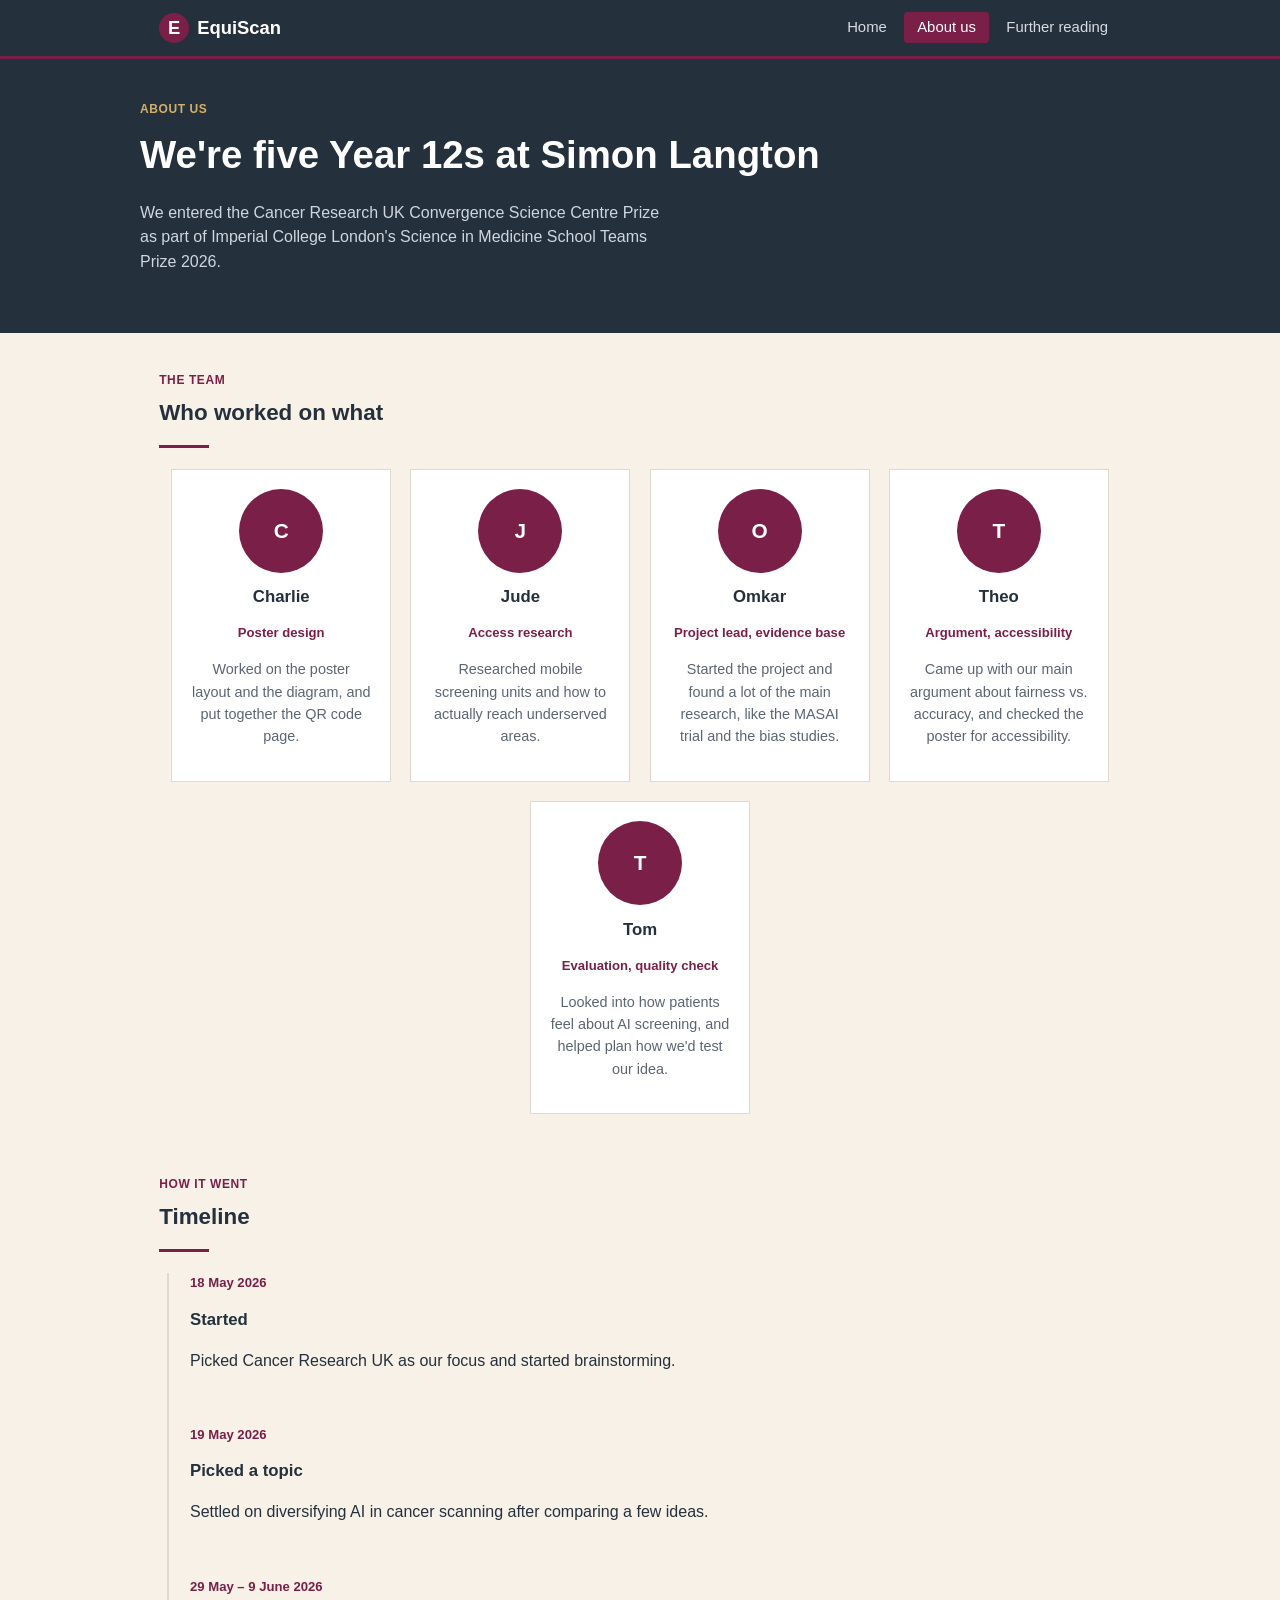
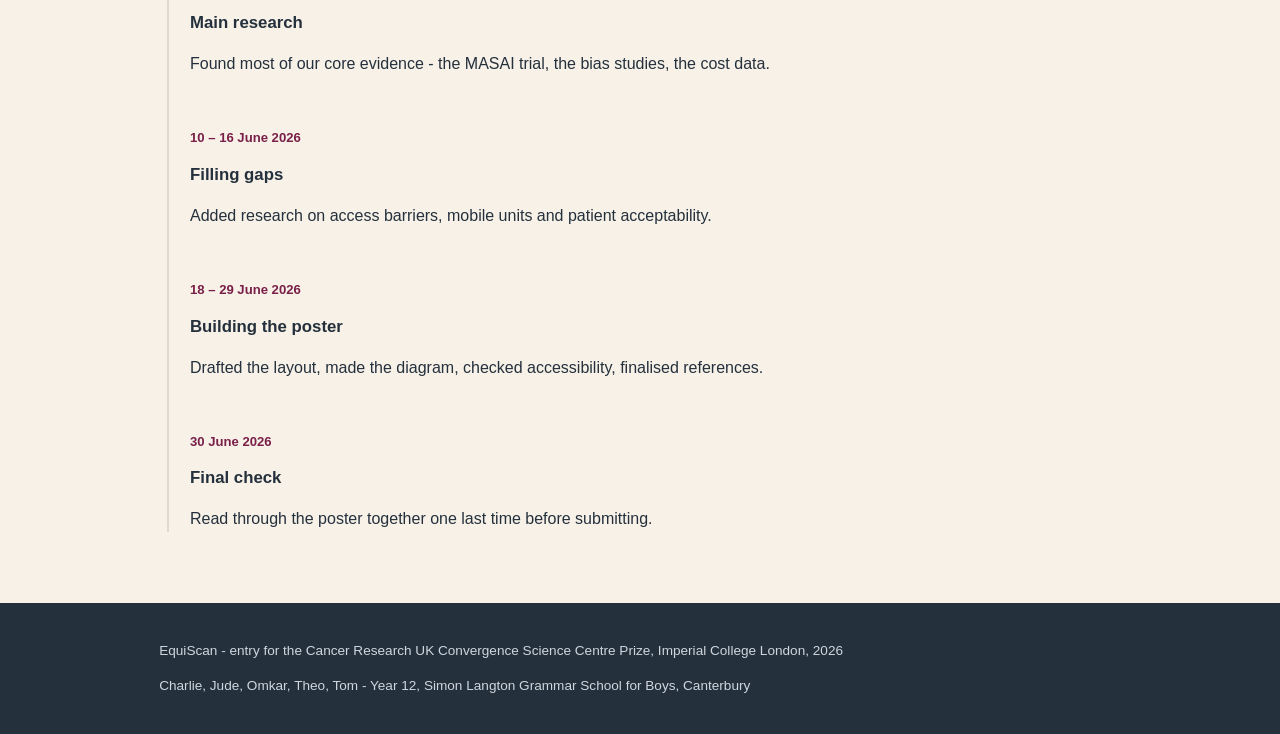
==== commit 0ded85a7: "modified:   about.html 	modified:   index.html 	modified:   references.html" ====
--- a/about.html
+++ b/about.html
@@ -3,7 +3,7 @@
 <head>
 <meta charset="UTF-8">
 <meta name="viewport" content="width=device-width, initial-scale=1.0">
-<title>About us — EquiScan</title>
+<title>About us - EquiScan</title>
 <link rel="stylesheet" href="style.css">
 </head>
 <body>
@@ -106,7 +106,7 @@
         <div class="timeline-item">
           <p class="timeline-date">29 May – 9 June 2026</p>
           <h3>Main research</h3>
-          <p>Found most of our core evidence — the MASAI trial, the bias studies, the cost data.</p>
+          <p>Found most of our core evidence - the MASAI trial, the bias studies, the cost data.</p>
         </div>
         <div class="timeline-item">
           <p class="timeline-date">10 – 16 June 2026</p>
@@ -131,8 +131,8 @@
 
 <footer class="site-footer">
   <div class="wrap">
-    <p>EquiScan — entry for the Cancer Research UK Convergence Science Centre Prize, Imperial College London, 2026</p>
-    <p>Charlie, Jude, Omkar, Theo, Tom — Year 12, Simon Langton Grammar School for Boys, Canterbury</p>
+    <p>EquiScan - entry for the Cancer Research UK Convergence Science Centre Prize, Imperial College London, 2026</p>
+    <p>Charlie, Jude, Omkar, Theo, Tom - Year 12, Simon Langton Grammar School for Boys, Canterbury</p>
   </div>
 </footer>
 
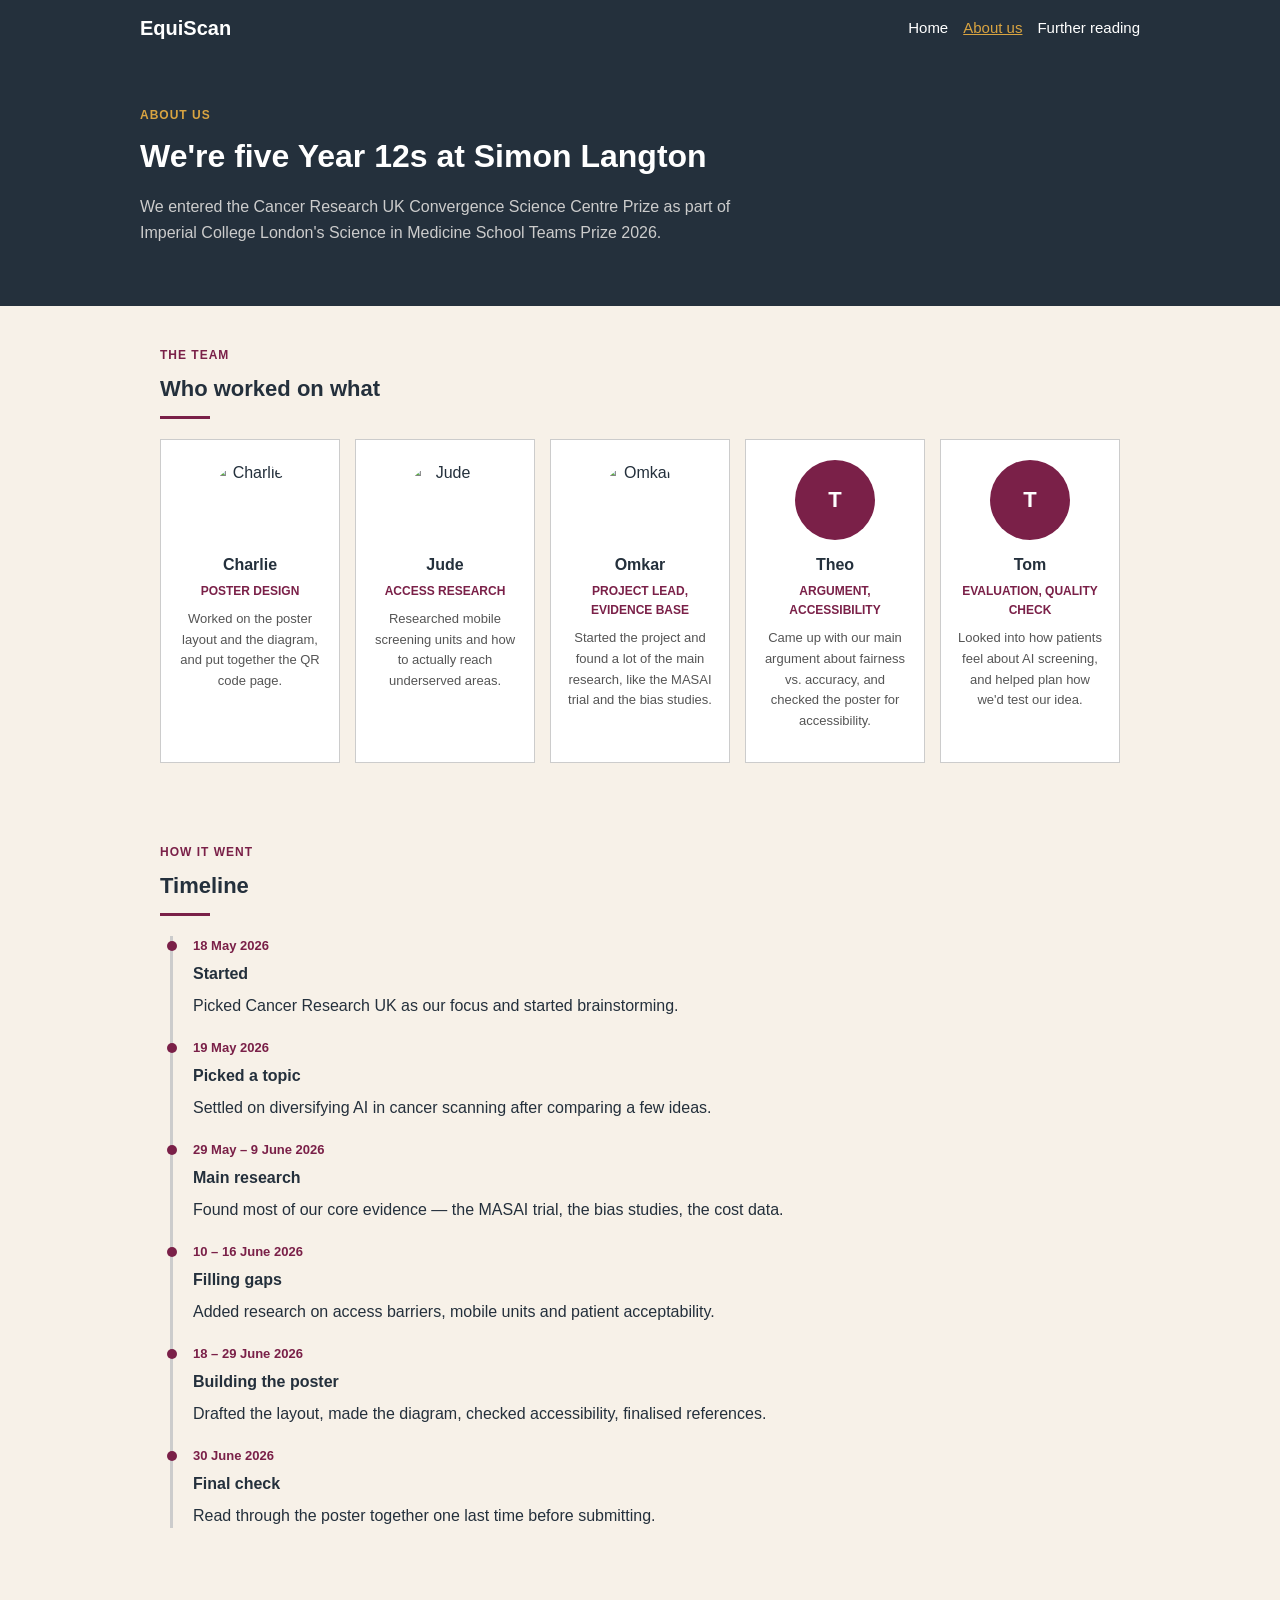
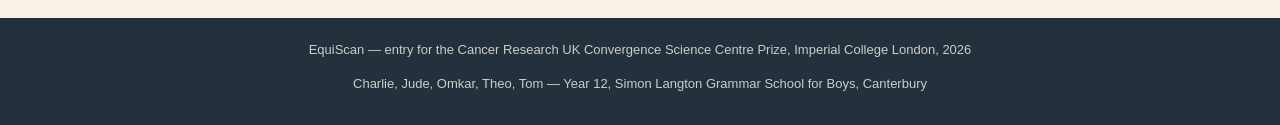
==== commit ee81167c: "modified:   about.html 	new file:   images/charlie.jpeg 	new file:   images/jude.jpeg 	new file:   i" ====
--- a/about.html
+++ b/about.html
@@ -3,7 +3,7 @@
 <head>
 <meta charset="UTF-8">
 <meta name="viewport" content="width=device-width, initial-scale=1.0">
-<title>About us - EquiScan</title>
+<title>About us — EquiScan</title>
 <link rel="stylesheet" href="style.css">
 </head>
 <body>
@@ -43,40 +43,35 @@
       <div class="team-grid">
 
         <div class="team-card">
-          <!-- <img src="images/charlie.jpg" alt="Charlie" class="avatar-photo"> -->
-          <div class="avatar avatar--charlie">C</div>
+          <img src="images/charlie.jpg" alt="Charlie" class="avatar-photo">
           <h3>Charlie</h3>
           <p class="team-role">Poster design</p>
           <p class="team-bio">Worked on the poster layout and the diagram, and put together the QR code page.</p>
         </div>
 
         <div class="team-card">
-          <!-- <img src="images/jude.jpg" alt="Jude" class="avatar-photo"> -->
-          <div class="avatar avatar--jude">J</div>
+          <img src="images/jude.jpg" alt="Jude" class="avatar-photo">
           <h3>Jude</h3>
           <p class="team-role">Access research</p>
           <p class="team-bio">Researched mobile screening units and how to actually reach underserved areas.</p>
         </div>
 
         <div class="team-card">
-          <!-- <img src="images/omkar.jpg" alt="Omkar" class="avatar-photo"> -->
-          <div class="avatar avatar--omkar">O</div>
+          <img src="images/omkar.jpg" alt="Omkar" class="avatar-photo">
           <h3>Omkar</h3>
           <p class="team-role">Project lead, evidence base</p>
           <p class="team-bio">Started the project and found a lot of the main research, like the MASAI trial and the bias studies.</p>
         </div>
 
         <div class="team-card">
-          <!-- <img src="images/theo.jpg" alt="Theo" class="avatar-photo"> -->
-          <div class="avatar avatar--theo">T</div>
+          <div class="avatar">T</div>
           <h3>Theo</h3>
           <p class="team-role">Argument, accessibility</p>
           <p class="team-bio">Came up with our main argument about fairness vs. accuracy, and checked the poster for accessibility.</p>
         </div>
 
         <div class="team-card">
-          <!-- <img src="images/tom.jpg" alt="Tom" class="avatar-photo"> -->
-          <div class="avatar avatar--tom">T</div>
+          <div class="avatar">T</div>
           <h3>Tom</h3>
           <p class="team-role">Evaluation, quality check</p>
           <p class="team-bio">Looked into how patients feel about AI screening, and helped plan how we'd test our idea.</p>
@@ -86,7 +81,7 @@
     </div>
   </section>
 
-  <section class="section section--tight">
+  <section class="section">
     <div class="wrap">
       <p class="section-label">How it went</p>
       <h2>Timeline</h2>
@@ -106,7 +101,7 @@
         <div class="timeline-item">
           <p class="timeline-date">29 May – 9 June 2026</p>
           <h3>Main research</h3>
-          <p>Found most of our core evidence - the MASAI trial, the bias studies, the cost data.</p>
+          <p>Found most of our core evidence — the MASAI trial, the bias studies, the cost data.</p>
         </div>
         <div class="timeline-item">
           <p class="timeline-date">10 – 16 June 2026</p>
@@ -131,8 +126,8 @@
 
 <footer class="site-footer">
   <div class="wrap">
-    <p>EquiScan - entry for the Cancer Research UK Convergence Science Centre Prize, Imperial College London, 2026</p>
-    <p>Charlie, Jude, Omkar, Theo, Tom - Year 12, Simon Langton Grammar School for Boys, Canterbury</p>
+    <p>EquiScan — entry for the Cancer Research UK Convergence Science Centre Prize, Imperial College London, 2026</p>
+    <p>Charlie, Jude, Omkar, Theo, Tom — Year 12, Simon Langton Grammar School for Boys, Canterbury</p>
   </div>
 </footer>
 
--- a/style.css
+++ b/style.css
@@ -1,291 +1,498 @@
-/* EquiScan site styles */
-
-:root {
-  --navy: #24303C;
-  --accent: #7A2048;
-  --cream: #F7F1E8;
-  --paper: #FFFFFF;
-  --ink: #24303C;
-  --ink-soft: #5B6573;
-  --line: #DEDAD0;
-}
-
-* { box-sizing: border-box; }
+* {
+  box-sizing: border-box;
+  margin: 0;
+  padding: 0;
+}
 
 body {
-  margin: 0;
-  font-family: "Segoe UI", Arial, sans-serif;
-  background: var(--cream);
-  color: var(--ink);
-  line-height: 1.55;
-}
-
-img { max-width: 100%; display: block; }
-a { color: var(--accent); }
-
+  font-family: Arial, sans-serif;
+  background-color: #F7F1E8;
+  color: #24303C;
+  line-height: 1.6;
+  overflow-x: hidden;
+}
+
+a {
+  color: #7A2048;
+}
+
+/* ===== NAV ===== */
+.site-header {
+  background-color: #24303C;
+  color: white;
+  padding: 12px 15px;
+  position: relative;
+}
+
+.nav-wrap {
+  max-width: 1000px;
+  margin: 0 auto;
+  display: flex;
+  justify-content: space-between;
+  align-items: center;
+}
+
+.brand {
+  color: white;
+  text-decoration: none;
+  font-weight: bold;
+  font-size: 20px;
+}
+
+.brand-mark {
+  display: none;
+}
+
+.nav-links {
+  list-style: none;
+  display: flex;
+  gap: 15px;
+}
+
+.nav-links a {
+  color: white;
+  text-decoration: none;
+  font-size: 15px;
+}
+
+.nav-links a:hover {
+  text-decoration: underline;
+}
+
+.nav-links a[aria-current="page"] {
+  text-decoration: underline;
+  color: #D9A441;
+}
+
+.nav-toggle {
+  display: none;
+  background: none;
+  border: 1px solid white;
+  color: white;
+  padding: 6px 12px;
+  font-size: 18px;
+  cursor: pointer;
+}
+
+/* ===== LAYOUT ===== */
+.wrap {
+  max-width: 1000px;
+  margin: 0 auto;
+  padding: 0 20px;
+}
+
+.section {
+  padding: 40px 0;
+}
+
+.section--tight {
+  padding: 20px 0;
+}
+
+.section-label {
+  text-transform: uppercase;
+  font-size: 12px;
+  font-weight: bold;
+  color: #7A2048;
+  letter-spacing: 1px;
+  margin-bottom: 6px;
+}
+
+h1 { font-size: 32px; margin-bottom: 12px; color: #24303C; }
+h2 { font-size: 22px; margin-bottom: 10px; color: #24303C; }
+h3 { font-size: 16px; margin-bottom: 6px; color: #24303C; }
+
+p { margin-bottom: 10px; }
+
+.lede {
+  color: #555;
+  font-size: 16px;
+  max-width: 650px;
+}
+
+.divider {
+  border: none;
+  border-top: 3px solid #7A2048;
+  width: 50px;
+  margin: 10px 0 20px 0;
+}
+
+/* ===== HERO ===== */
+.hero {
+  background-color: #24303C;
+  color: white;
+  padding: 50px 0;
+}
+
+.hero h1 { color: white; }
+.hero .lede { color: #ccc; }
+.hero .section-label { color: #D9A441; }
+
+.hero-inner {
+  padding: 0;
+}
+
+/* ===== STATS ===== */
+.stat-row {
+  display: flex;
+  flex-wrap: wrap;
+  gap: 30px;
+  margin-top: 30px;
+  padding-top: 25px;
+  border-top: 1px solid rgba(255,255,255,0.2);
+}
+
+.stat-num {
+  font-size: 28px;
+  font-weight: bold;
+  color: #D9A441;
+}
+
+.stat-label {
+  font-size: 13px;
+  color: #ccc;
+  margin-top: 4px;
+}
+
+/* ===== BUTTONS ===== */
+.btn {
+  display: inline-block;
+  background-color: #7A2048;
+  color: white;
+  text-decoration: none;
+  padding: 10px 18px;
+  font-size: 14px;
+  font-weight: bold;
+  margin-top: 15px;
+  margin-right: 8px;
+}
+
+.btn--outline {
+  background: transparent;
+  border: 2px solid white;
+  color: white;
+}
+
+/* ===== GRID ===== */
+.grid {
+  display: flex;
+  flex-wrap: wrap;
+  gap: 15px;
+}
+
+.grid--3 > * { flex: 1 1 280px; }
+.grid--2 > * { flex: 1 1 350px; }
+
+/* ===== CARDS ===== */
+.card {
+  background: white;
+  border: 1px solid #ccc;
+  border-left: 4px solid #7A2048;
+  padding: 18px;
+}
+
+.card h3 { margin-bottom: 8px; }
+.card p { color: #555; font-size: 14px; margin: 0; }
+
+.nav-card {
+  display: block;
+  background: white;
+  border: 1px solid #ccc;
+  border-top: 3px solid #7A2048;
+  padding: 18px;
+  text-decoration: none;
+  color: #24303C;
+}
+
+.nav-card h3 { margin-bottom: 6px; }
+.nav-card p { color: #555; font-size: 14px; margin-bottom: 10px; }
+.nav-card-arrow { color: #7A2048; font-weight: bold; font-size: 13px; }
+
+/* ===== FLOW ===== */
+.flow {
+  display: flex;
+  flex-wrap: wrap;
+  align-items: center;
+  gap: 8px;
+  margin-top: 20px;
+}
+
+.flow-step {
+  background-color: #24303C;
+  color: white;
+  padding: 12px 16px;
+  font-size: 14px;
+  font-weight: bold;
+  text-align: center;
+  flex: 1 1 140px;
+}
+
+.flow-arrow {
+  color: #7A2048;
+  font-size: 20px;
+  font-weight: bold;
+}
+
+/* ===== TEAM ===== */
+.team-grid {
+  display: flex;
+  flex-wrap: wrap;
+  gap: 15px;
+  justify-content: center;
+}
+
+.team-card {
+  background: white;
+  border: 1px solid #ccc;
+  padding: 20px 15px;
+  text-align: center;
+  flex: 1 1 160px;
+  max-width: 200px;
+}
+
+.avatar {
+  width: 80px;
+  height: 80px;
+  border-radius: 50%;
+  background-color: #7A2048;
+  color: white;
+  font-weight: bold;
+  font-size: 22px;
+  margin: 0 auto 12px auto;
+  display: flex;
+  align-items: center;
+  justify-content: center;
+}
+
+.avatar-photo {
+  width: 80px;
+  height: 80px;
+  border-radius: 50%;
+  object-fit: cover;
+  object-position: center top;
+  margin: 0 auto 12px auto;
+  display: block;
+}
+
+.team-card h3 { margin-bottom: 4px; }
+
+.team-role {
+  color: #7A2048;
+  font-weight: bold;
+  font-size: 12px;
+  text-transform: uppercase;
+  margin-bottom: 8px;
+}
+
+.team-bio {
+  font-size: 13px;
+  color: #555;
+}
+
+/* ===== TIMELINE ===== */
+.timeline {
+  border-left: 3px solid #ccc;
+  padding-left: 20px;
+  margin-left: 10px;
+}
+
+.timeline-item {
+  margin-bottom: 20px;
+  position: relative;
+}
+
+.timeline-item::before {
+  content: "";
+  width: 10px;
+  height: 10px;
+  background: #7A2048;
+  border-radius: 50%;
+  position: absolute;
+  left: -26px;
+  top: 5px;
+}
+
+.timeline-date {
+  font-weight: bold;
+  color: #7A2048;
+  font-size: 13px;
+  margin-bottom: 4px;
+}
+
+/* ===== REFERENCES ===== */
+.doc-embed {
+  border: 1px solid #ccc;
+}
+
+.doc-embed iframe {
+  width: 100%;
+  height: 600px;
+  border: none;
+  display: block;
+}
+
+.doc-embed-fallback {
+  padding: 12px;
+  font-size: 13px;
+  color: #555;
+  border-top: 1px solid #ccc;
+  background: #fafafa;
+}
+
+.ref-list {
+  list-style: none;
+  padding: 0;
+}
+
+.ref-list li {
+  background: white;
+  border: 1px solid #ccc;
+  border-left: 4px solid #1E6F5C;
+  padding: 12px;
+  margin-bottom: 10px;
+  font-size: 14px;
+  word-wrap: break-word;
+}
+
+.ref-num {
+  color: #7A2048;
+  font-weight: bold;
+}
+
+.note {
+  background-color: #fff8e8;
+  border: 1px solid #D9A441;
+  padding: 12px;
+  font-size: 13px;
+  color: #555;
+  margin-top: 15px;
+}
+
+/* ===== FOOTER ===== */
+.site-footer {
+  background-color: #24303C;
+  color: #ccc;
+  padding: 20px 0;
+  font-size: 13px;
+  margin-top: 30px;
+  text-align: center;
+  line-height: 1.8;
+}
+
+.site-footer a { color: white; }
+
+/* ===== SKIP LINK ===== */
 .skip-link {
   position: absolute;
   left: -999px;
-  background: var(--navy);
-  color: #fff;
-  padding: 8px 14px;
+  background: #24303C;
+  color: white;
+  padding: 8px;
 }
 .skip-link:focus { left: 10px; top: 10px; }
 
-/* nav */
-.site-header {
-  background: var(--navy);
-  color: #fff;
-  border-bottom: 3px solid var(--accent);
-}
-
-.nav-wrap {
-  max-width: 1000px;
-  margin: 0 auto;
-  padding: 0.8rem 1.2rem;
-  display: flex;
-  align-items: center;
-  justify-content: space-between;
-}
-
-.brand {
-  display: flex;
-  align-items: center;
-  gap: 0.5rem;
-  text-decoration: none;
-  color: #fff;
-  font-weight: 700;
-  font-size: 1.15rem;
-}
-
-.brand-mark {
-  width: 30px;
-  height: 30px;
-  border-radius: 50%;
-  background: var(--accent);
-  display: grid;
-  place-items: center;
-  font-weight: 700;
-}
-
-.nav-links {
-  display: flex;
-  gap: 0.3rem;
-  list-style: none;
-  margin: 0;
-  padding: 0;
-}
-
-.nav-links a {
-  color: #d7dce2;
-  text-decoration: none;
-  font-size: 0.93rem;
-  padding: 0.45rem 0.8rem;
-  border-radius: 4px;
-}
-
-.nav-links a:hover { color: #fff; }
-.nav-links a[aria-current="page"] {
-  background: var(--accent);
-  color: #fff;
-}
-
-.nav-toggle {
-  display: none;
-  background: none;
-  border: 1px solid #fff;
-  color: #fff;
-  padding: 0.4rem 0.7rem;
-  cursor: pointer;
-}
-
-/* layout */
-.wrap { max-width: 1000px; margin: 0 auto; padding: 0 1.2rem; }
-.section { padding: 2.4rem 0; }
-.section--tight { padding: 1.4rem 0; }
-
-.section-label {
-  text-transform: uppercase;
-  font-size: 0.75rem;
-  font-weight: 700;
-  color: var(--accent);
-  letter-spacing: 0.05em;
-  margin: 0 0 0.4rem;
-}
-
-h1, h2, h3 { color: var(--navy); margin: 0 0 0.5rem; }
-h1 { font-size: clamp(1.7rem, 3.5vw, 2.4rem); }
-h2 { font-size: 1.4rem; }
-h3 { font-size: 1.05rem; }
-
-.lede { color: var(--ink-soft); max-width: 60ch; }
-.divider { height: 3px; width: 50px; background: var(--accent); border: none; margin: 0.9rem 0 1.3rem; }
-
-/* hero */
-.hero { background: var(--navy); color: #fff; }
-.hero-inner { padding: 2.6rem 0; }
-.hero h1 { color: #fff; }
-.hero .lede { color: #cfd6de; }
-.hero .section-label { color: #d3b06a; }
-
-.stat-row {
-  display: grid;
-  grid-template-columns: repeat(3, 1fr);
-  gap: 1rem;
-  margin-top: 1.8rem;
-  padding-top: 1.4rem;
-  border-top: 1px solid rgba(255,255,255,0.15);
-}
-.stat-num { font-weight: 700; font-size: 1.6rem; color: #d3b06a; }
-.stat-label { font-size: 0.84rem; color: #cfd6de; }
-
-/* cards */
-.grid { display: grid; gap: 1.1rem; }
-.grid--3 { grid-template-columns: repeat(3, 1fr); }
-.grid--2 { grid-template-columns: repeat(2, 1fr); }
-
-.card {
-  background: var(--paper);
-  border: 1px solid var(--line);
-  padding: 1.2rem;
-}
-.card h3 { margin-bottom: 0.4rem; }
-.card p { color: var(--ink-soft); font-size: 0.94rem; margin: 0; }
-
-.nav-card {
-  display: block;
-  background: var(--paper);
-  border: 1px solid var(--line);
-  padding: 1.3rem;
-  text-decoration: none;
-}
-.nav-card h3 { color: var(--navy); margin-bottom: 0.4rem; }
-.nav-card p { color: var(--ink-soft); font-size: 0.92rem; margin: 0 0 0.7rem; }
-.nav-card-arrow { font-weight: 700; color: var(--accent); font-size: 0.88rem; }
-
-/* idea flow */
-.flow {
-  display: flex;
-  align-items: center;
-  gap: 0.5rem;
-  flex-wrap: wrap;
-  margin-top: 1.2rem;
-}
-.flow-step {
-  background: var(--navy);
-  color: #fff;
-  padding: 0.7rem 1rem;
-  font-size: 0.88rem;
-  font-weight: 600;
-  flex: 1 1 150px;
-  text-align: center;
-}
-.flow-arrow { color: var(--accent); font-weight: 700; }
-
-/* team */
-.team-grid {
-  display: flex;
-  flex-wrap: wrap;
-  justify-content: center;
-  gap: 1.2rem;
-}
-.team-card {
-  background: var(--paper);
-  border: 1px solid var(--line);
-  padding: 1.2rem;
-  text-align: center;
-  flex: 1 1 190px;
-  max-width: 220px;
-}
-.avatar, .avatar-photo {
-  width: 84px;
-  height: 84px;
-  border-radius: 50%;
-  margin: 0 auto 0.7rem;
-  object-fit: cover;
-}
-.avatar {
-  display: grid;
-  place-items: center;
-  background: var(--accent);
-  color: #fff;
-  font-weight: 700;
-  font-size: 1.3rem;
-}
-.team-card h3 { margin-bottom: 0.2rem; }
-.team-role {
-  color: var(--accent);
-  font-weight: 600;
-  font-size: 0.82rem;
-  margin-bottom: 0.4rem;
-}
-.team-bio { font-size: 0.9rem; color: var(--ink-soft); }
-
-.timeline { border-left: 2px solid var(--line); margin-left: 0.5rem; padding-left: 1.3rem; }
-.timeline-item { padding-bottom: 1.4rem; }
-.timeline-item:last-child { padding-bottom: 0; }
-.timeline-date { font-weight: 700; color: var(--accent); font-size: 0.82rem; }
-
-/* references */
-.doc-embed { border: 1px solid var(--line); background: var(--paper); }
-.doc-embed iframe { width: 100%; height: 70vh; border: 0; display: block; }
-.doc-embed-fallback { padding: 1rem 1.2rem; font-size: 0.9rem; color: var(--ink-soft); border-top: 1px solid var(--line); }
-
-.ref-list { list-style: none; margin: 0; padding: 0; display: grid; gap: 0.7rem; }
-.ref-list li {
-  background: var(--paper);
-  border: 1px solid var(--line);
-  padding: 0.8rem 1rem;
-  font-size: 0.92rem;
-}
-.ref-num { color: var(--accent); font-weight: 700; margin-right: 0.25rem; }
-
-.btn {
-  display: inline-block;
-  background: var(--accent);
-  color: #fff;
-  text-decoration: none;
-  font-weight: 700;
-  padding: 0.6rem 1.1rem;
-  font-size: 0.9rem;
-}
-.btn--outline { background: transparent; border: 2px solid #fff; color: #fff; }
-
-.note {
-  background: #FBF1E4;
-  border: 1px solid #d3b06a;
-  padding: 0.8rem 1rem;
-  font-size: 0.88rem;
-  color: var(--ink-soft);
-}
-
-.site-footer {
-  background: var(--navy);
-  color: #cfd6de;
-  padding: 1.5rem 0;
-  font-size: 0.85rem;
-  margin-top: 2rem;
-}
-.site-footer a { color: #fff; }
-
-a:focus-visible, button:focus-visible {
-  outline: 2px solid var(--accent);
-}
-
-@media (max-width: 720px) {
-  .nav-toggle { display: inline-block; }
+/* ===================================================
+   MOBILE — anything under 700px wide
+   =================================================== */
+@media (max-width: 700px) {
+
+  /* show hamburger, hide nav links by default */
+  .nav-toggle {
+    display: inline-block;
+  }
+
   .nav-links {
+    display: none;
+    flex-direction: column;
     position: absolute;
     top: 100%;
     left: 0;
     right: 0;
-    background: var(--navy);
+    background-color: #24303C;
+    padding: 12px 20px 18px;
+    gap: 12px;
+    z-index: 99;
+  }
+
+  .nav-links.open {
+    display: flex;
+  }
+
+  .nav-links a {
+    font-size: 16px;
+    padding: 4px 0;
+  }
+
+  /* typography */
+  h1 { font-size: 24px; }
+  h2 { font-size: 18px; }
+
+  /* hero */
+  .hero { padding: 30px 0; }
+
+  /* stats stack vertically */
+  .stat-row {
     flex-direction: column;
-    padding: 0.5rem 1.2rem 1rem;
+    gap: 15px;
+  }
+
+  /* cards go full width */
+  .grid--3 > *,
+  .grid--2 > * {
+    flex: 1 1 100%;
+  }
+
+  /* flow goes vertical */
+  .flow {
+    flex-direction: column;
+  }
+
+  .flow-arrow {
+    transform: rotate(90deg);
+    text-align: center;
+  }
+
+  .flow-step {
+    flex: 1 1 auto;
+    width: 100%;
+  }
+
+  /* team: 2 per row on mobile */
+  .team-card {
+    flex: 1 1 45%;
+    max-width: none;
+  }
+
+  /* smaller iframe on phone */
+  .doc-embed iframe {
+    height: 400px;
+  }
+
+  /* buttons stack */
+  .btn {
+    display: block;
+    text-align: center;
+    margin-right: 0;
+  }
+}
+
+/* ===================================================
+   DESKTOP — anything over 700px wide
+   =================================================== */
+@media (min-width: 701px) {
+
+  /* nav always visible, no toggle needed */
+  .nav-toggle {
     display: none;
   }
-  .nav-links.open { display: flex; }
-  .grid--3, .grid--2 { grid-template-columns: 1fr; }
-  .stat-row { grid-template-columns: 1fr; }
-  .flow { flex-direction: column; }
+
+  .nav-links {
+    display: flex !important;
+  }
+
+  /* team: up to 5 across */
+  .team-card {
+    flex: 1 1 160px;
+    max-width: 200px;
+  }
 }
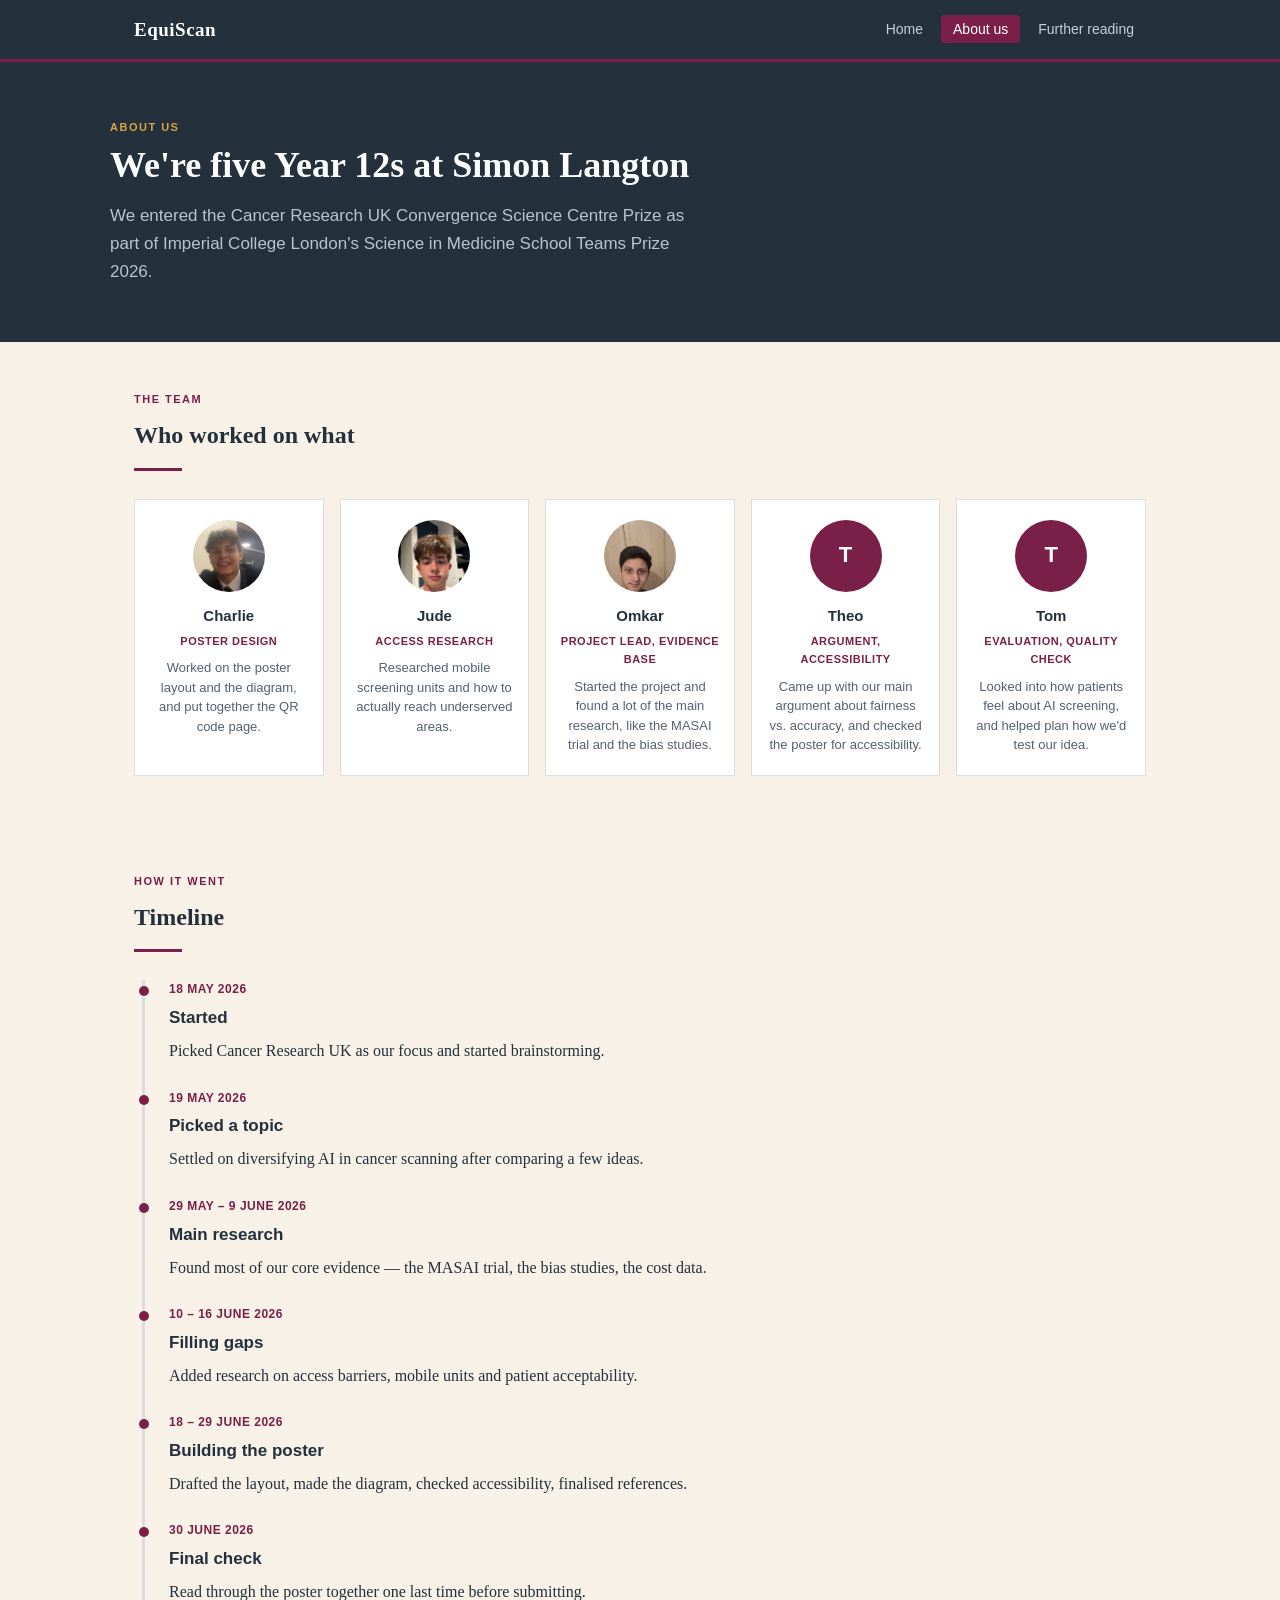
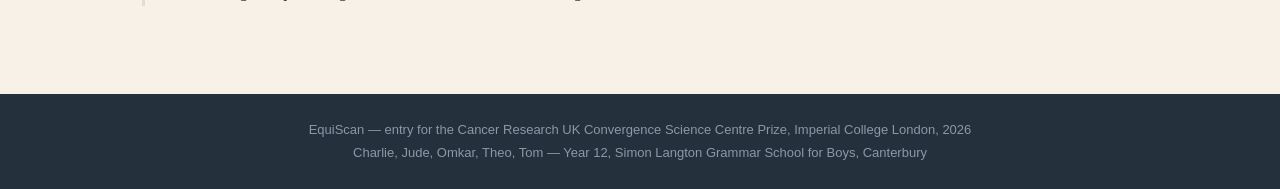
==== commit 22502648: "modified:   about.html 	modified:   style.css" ====
--- a/about.html
+++ b/about.html
@@ -43,21 +43,21 @@
       <div class="team-grid">
 
         <div class="team-card">
-          <img src="images/charlie.jpg" alt="Charlie" class="avatar-photo">
+          <img src="images/charlie.jpeg" alt="Charlie" class="avatar-photo">
           <h3>Charlie</h3>
           <p class="team-role">Poster design</p>
           <p class="team-bio">Worked on the poster layout and the diagram, and put together the QR code page.</p>
         </div>
 
         <div class="team-card">
-          <img src="images/jude.jpg" alt="Jude" class="avatar-photo">
+          <img src="images/jude.jpeg" alt="Jude" class="avatar-photo">
           <h3>Jude</h3>
           <p class="team-role">Access research</p>
           <p class="team-bio">Researched mobile screening units and how to actually reach underserved areas.</p>
         </div>
 
         <div class="team-card">
-          <img src="images/omkar.jpg" alt="Omkar" class="avatar-photo">
+          <img src="images/omkar.jpeg" alt="Omkar" class="avatar-photo">
           <h3>Omkar</h3>
           <p class="team-role">Project lead, evidence base</p>
           <p class="team-bio">Started the project and found a lot of the main research, like the MASAI trial and the bias studies.</p>
--- a/style.css
+++ b/style.css
@@ -5,28 +5,26 @@
 }
 
 body {
-  font-family: Arial, sans-serif;
+  font-family: Georgia, serif;
   background-color: #F7F1E8;
   color: #24303C;
-  line-height: 1.6;
+  line-height: 1.65;
   overflow-x: hidden;
 }
 
-a {
-  color: #7A2048;
-}
+a { color: #7A2048; }
 
 /* ===== NAV ===== */
 .site-header {
   background-color: #24303C;
-  color: white;
-  padding: 12px 15px;
+  border-bottom: 3px solid #7A2048;
   position: relative;
 }
 
 .nav-wrap {
-  max-width: 1000px;
+  max-width: 1060px;
   margin: 0 auto;
+  padding: 14px 24px;
   display: flex;
   justify-content: space-between;
   align-items: center;
@@ -36,122 +34,119 @@
   color: white;
   text-decoration: none;
   font-weight: bold;
-  font-size: 20px;
-}
-
-.brand-mark {
-  display: none;
-}
+  font-size: 19px;
+  letter-spacing: 0.5px;
+}
+
+.brand-mark { display: none; }
 
 .nav-links {
   list-style: none;
   display: flex;
-  gap: 15px;
+  gap: 6px;
 }
 
 .nav-links a {
-  color: white;
+  color: #c8d0d8;
   text-decoration: none;
-  font-size: 15px;
+  font-family: Arial, sans-serif;
+  font-size: 14px;
+  padding: 6px 12px;
+  border-radius: 4px;
 }
 
 .nav-links a:hover {
-  text-decoration: underline;
+  color: white;
+  background: rgba(255,255,255,0.08);
 }
 
 .nav-links a[aria-current="page"] {
-  text-decoration: underline;
-  color: #D9A441;
+  background: #7A2048;
+  color: white;
 }
 
 .nav-toggle {
   display: none;
   background: none;
-  border: 1px solid white;
+  border: 1px solid rgba(255,255,255,0.4);
   color: white;
   padding: 6px 12px;
-  font-size: 18px;
+  font-size: 16px;
   cursor: pointer;
+  border-radius: 4px;
 }
 
 /* ===== LAYOUT ===== */
 .wrap {
-  max-width: 1000px;
+  max-width: 1060px;
   margin: 0 auto;
-  padding: 0 20px;
-}
-
-.section {
-  padding: 40px 0;
-}
-
-.section--tight {
-  padding: 20px 0;
-}
+  padding: 0 24px;
+}
+
+.section { padding: 48px 0; }
+.section--tight { padding: 28px 0; }
 
 .section-label {
+  font-family: Arial, sans-serif;
   text-transform: uppercase;
-  font-size: 12px;
+  font-size: 11px;
   font-weight: bold;
   color: #7A2048;
-  letter-spacing: 1px;
-  margin-bottom: 6px;
-}
-
-h1 { font-size: 32px; margin-bottom: 12px; color: #24303C; }
-h2 { font-size: 22px; margin-bottom: 10px; color: #24303C; }
-h3 { font-size: 16px; margin-bottom: 6px; color: #24303C; }
-
-p { margin-bottom: 10px; }
+  letter-spacing: 1.5px;
+  margin-bottom: 8px;
+}
+
+h1 { font-size: 36px; line-height: 1.2; margin-bottom: 14px; }
+h2 { font-size: 24px; margin-bottom: 10px; }
+h3 { font-size: 17px; font-family: Arial, sans-serif; margin-bottom: 6px; }
 
 .lede {
-  color: #555;
-  font-size: 16px;
-  max-width: 650px;
+  color: #556070;
+  font-size: 17px;
+  max-width: 600px;
+  font-family: Arial, sans-serif;
 }
 
 .divider {
   border: none;
   border-top: 3px solid #7A2048;
-  width: 50px;
-  margin: 10px 0 20px 0;
+  width: 48px;
+  margin: 12px 0 28px 0;
 }
 
 /* ===== HERO ===== */
 .hero {
   background-color: #24303C;
-  color: white;
-  padding: 50px 0;
+  padding: 56px 0;
 }
 
 .hero h1 { color: white; }
-.hero .lede { color: #ccc; }
+.hero .lede { color: #b8c4ce; }
 .hero .section-label { color: #D9A441; }
-
-.hero-inner {
-  padding: 0;
-}
-
-/* ===== STATS ===== */
+.hero-inner { padding: 0; }
+
 .stat-row {
-  display: flex;
-  flex-wrap: wrap;
-  gap: 30px;
-  margin-top: 30px;
-  padding-top: 25px;
-  border-top: 1px solid rgba(255,255,255,0.2);
+  display: grid;
+  grid-template-columns: repeat(3, 1fr);
+  gap: 24px;
+  margin-top: 36px;
+  padding-top: 28px;
+  border-top: 1px solid rgba(255,255,255,0.15);
 }
 
 .stat-num {
-  font-size: 28px;
+  font-size: 30px;
   font-weight: bold;
   color: #D9A441;
+  font-family: Arial, sans-serif;
 }
 
 .stat-label {
   font-size: 13px;
-  color: #ccc;
+  color: #b8c4ce;
+  font-family: Arial, sans-serif;
   margin-top: 4px;
+  line-height: 1.4;
 }
 
 /* ===== BUTTONS ===== */
@@ -160,99 +155,97 @@
   background-color: #7A2048;
   color: white;
   text-decoration: none;
-  padding: 10px 18px;
+  padding: 10px 20px;
   font-size: 14px;
   font-weight: bold;
-  margin-top: 15px;
-  margin-right: 8px;
-}
+  font-family: Arial, sans-serif;
+  margin-top: 20px;
+  margin-right: 10px;
+  border-radius: 3px;
+}
+
+.btn:hover { background-color: #5e1837; }
 
 .btn--outline {
   background: transparent;
-  border: 2px solid white;
-  color: white;
-}
-
-/* ===== GRID ===== */
-.grid {
-  display: flex;
-  flex-wrap: wrap;
-  gap: 15px;
-}
-
-.grid--3 > * { flex: 1 1 280px; }
-.grid--2 > * { flex: 1 1 350px; }
+  border: 2px solid rgba(255,255,255,0.6);
+  color: white;
+}
+
+.btn--outline:hover { background: rgba(255,255,255,0.08); }
 
 /* ===== CARDS ===== */
+.grid { display: grid; gap: 16px; }
+.grid--3 { grid-template-columns: repeat(3, 1fr); }
+.grid--2 { grid-template-columns: repeat(2, 1fr); }
+
 .card {
   background: white;
-  border: 1px solid #ccc;
-  border-left: 4px solid #7A2048;
-  padding: 18px;
+  border: 1px solid #ddd;
+  border-top: 4px solid #7A2048;
+  padding: 22px;
 }
 
 .card h3 { margin-bottom: 8px; }
-.card p { color: #555; font-size: 14px; margin: 0; }
+.card p { color: #556070; font-size: 14px; font-family: Arial, sans-serif; margin: 0; }
 
 .nav-card {
   display: block;
   background: white;
-  border: 1px solid #ccc;
-  border-top: 3px solid #7A2048;
-  padding: 18px;
+  border: 1px solid #ddd;
+  border-top: 4px solid #7A2048;
+  padding: 22px;
   text-decoration: none;
   color: #24303C;
 }
 
-.nav-card h3 { margin-bottom: 6px; }
-.nav-card p { color: #555; font-size: 14px; margin-bottom: 10px; }
-.nav-card-arrow { color: #7A2048; font-weight: bold; font-size: 13px; }
+.nav-card h3 { margin-bottom: 8px; }
+.nav-card p { color: #556070; font-size: 14px; font-family: Arial, sans-serif; margin-bottom: 14px; }
+.nav-card-arrow { color: #7A2048; font-weight: bold; font-size: 13px; font-family: Arial, sans-serif; }
 
 /* ===== FLOW ===== */
 .flow {
   display: flex;
-  flex-wrap: wrap;
   align-items: center;
   gap: 8px;
-  margin-top: 20px;
+  margin-top: 24px;
+  flex-wrap: wrap;
 }
 
 .flow-step {
   background-color: #24303C;
   color: white;
-  padding: 12px 16px;
+  padding: 14px 18px;
   font-size: 14px;
   font-weight: bold;
+  font-family: Arial, sans-serif;
   text-align: center;
-  flex: 1 1 140px;
+  flex: 1 1 150px;
 }
 
 .flow-arrow {
   color: #7A2048;
-  font-size: 20px;
+  font-size: 22px;
   font-weight: bold;
 }
 
 /* ===== TEAM ===== */
 .team-grid {
-  display: flex;
-  flex-wrap: wrap;
-  gap: 15px;
-  justify-content: center;
+  display: grid;
+  grid-template-columns: repeat(5, 1fr);
+  gap: 16px;
 }
 
 .team-card {
   background: white;
-  border: 1px solid #ccc;
-  padding: 20px 15px;
+  border: 1px solid #ddd;
+  padding: 20px 14px;
   text-align: center;
-  flex: 1 1 160px;
-  max-width: 200px;
 }
 
 .avatar {
-  width: 80px;
-  height: 80px;
+  width: 72px;
+  height: 72px;
   border-radius: 50%;
   background-color: #7A2048;
   color: white;
@@ -262,11 +255,12 @@
   display: flex;
   align-items: center;
   justify-content: center;
+  font-family: Arial, sans-serif;
 }
 
 .avatar-photo {
-  width: 80px;
-  height: 80px;
+  width: 72px;
+  height: 72px;
   border-radius: 50%;
   object-fit: cover;
   object-position: center top;
@@ -274,30 +268,37 @@
   display: block;
 }
 
-.team-card h3 { margin-bottom: 4px; }
+.team-card h3 {
+  font-size: 15px;
+  margin-bottom: 4px;
+}
 
 .team-role {
   color: #7A2048;
   font-weight: bold;
-  font-size: 12px;
+  font-size: 11px;
   text-transform: uppercase;
+  letter-spacing: 0.5px;
+  font-family: Arial, sans-serif;
   margin-bottom: 8px;
 }
 
 .team-bio {
   font-size: 13px;
-  color: #555;
+  color: #556070;
+  font-family: Arial, sans-serif;
+  line-height: 1.5;
 }
 
 /* ===== TIMELINE ===== */
 .timeline {
-  border-left: 3px solid #ccc;
-  padding-left: 20px;
-  margin-left: 10px;
+  border-left: 3px solid #ddd;
+  padding-left: 24px;
+  margin-left: 8px;
 }
 
 .timeline-item {
-  margin-bottom: 20px;
+  margin-bottom: 24px;
   position: relative;
 }
 
@@ -308,35 +309,39 @@
   background: #7A2048;
   border-radius: 50%;
   position: absolute;
-  left: -26px;
-  top: 5px;
-}
+  left: -30px;
+  top: 6px;
+}
+
+.timeline-item:last-child { margin-bottom: 0; }
 
 .timeline-date {
   font-weight: bold;
   color: #7A2048;
-  font-size: 13px;
+  font-size: 12px;
+  font-family: Arial, sans-serif;
+  text-transform: uppercase;
+  letter-spacing: 0.5px;
   margin-bottom: 4px;
 }
 
 /* ===== REFERENCES ===== */
-.doc-embed {
-  border: 1px solid #ccc;
-}
+.doc-embed { border: 1px solid #ddd; }
 
 .doc-embed iframe {
   width: 100%;
-  height: 600px;
+  height: 620px;
   border: none;
   display: block;
 }
 
 .doc-embed-fallback {
-  padding: 12px;
+  padding: 14px;
   font-size: 13px;
-  color: #555;
-  border-top: 1px solid #ccc;
+  color: #556070;
+  border-top: 1px solid #ddd;
   background: #fafafa;
+  font-family: Arial, sans-serif;
 }
 
 .ref-list {
@@ -346,11 +351,13 @@
 
 .ref-list li {
   background: white;
-  border: 1px solid #ccc;
+  border: 1px solid #ddd;
   border-left: 4px solid #1E6F5C;
-  padding: 12px;
+  padding: 14px 16px;
   margin-bottom: 10px;
   font-size: 14px;
+  font-family: Arial, sans-serif;
+  line-height: 1.5;
   word-wrap: break-word;
 }
 
@@ -362,19 +369,21 @@
 .note {
   background-color: #fff8e8;
   border: 1px solid #D9A441;
-  padding: 12px;
+  padding: 14px;
   font-size: 13px;
-  color: #555;
-  margin-top: 15px;
+  color: #556070;
+  font-family: Arial, sans-serif;
+  margin-top: 16px;
 }
 
 /* ===== FOOTER ===== */
 .site-footer {
   background-color: #24303C;
-  color: #ccc;
-  padding: 20px 0;
+  color: #8a98a8;
+  padding: 24px 0;
   font-size: 13px;
-  margin-top: 30px;
+  font-family: Arial, sans-serif;
+  margin-top: 40px;
   text-align: center;
   line-height: 1.8;
 }
@@ -391,15 +400,12 @@
 }
 .skip-link:focus { left: 10px; top: 10px; }
 
-/* ===================================================
-   MOBILE — anything under 700px wide
-   =================================================== */
+/* =====================================================
+   MOBILE — under 700px
+   ===================================================== */
 @media (max-width: 700px) {
 
-  /* show hamburger, hide nav links by default */
-  .nav-toggle {
-    display: inline-block;
-  }
+  .nav-toggle { display: inline-block; }
 
   .nav-links {
     display: none;
@@ -409,90 +415,47 @@
     left: 0;
     right: 0;
     background-color: #24303C;
-    padding: 12px 20px 18px;
-    gap: 12px;
+    padding: 14px 24px 20px;
+    gap: 8px;
     z-index: 99;
   }
 
-  .nav-links.open {
-    display: flex;
-  }
-
-  .nav-links a {
-    font-size: 16px;
-    padding: 4px 0;
-  }
-
-  /* typography */
+  .nav-links.open { display: flex; }
+
+  .nav-links a { font-size: 16px; padding: 8px 0; }
+
   h1 { font-size: 24px; }
-  h2 { font-size: 18px; }
-
-  /* hero */
-  .hero { padding: 30px 0; }
-
-  /* stats stack vertically */
-  .stat-row {
-    flex-direction: column;
-    gap: 15px;
-  }
-
-  /* cards go full width */
-  .grid--3 > *,
-  .grid--2 > * {
-    flex: 1 1 100%;
-  }
-
-  /* flow goes vertical */
-  .flow {
-    flex-direction: column;
-  }
-
-  .flow-arrow {
-    transform: rotate(90deg);
-    text-align: center;
-  }
-
-  .flow-step {
-    flex: 1 1 auto;
-    width: 100%;
-  }
-
-  /* team: 2 per row on mobile */
-  .team-card {
-    flex: 1 1 45%;
-    max-width: none;
-  }
-
-  /* smaller iframe on phone */
-  .doc-embed iframe {
-    height: 400px;
-  }
-
-  /* buttons stack */
+  h2 { font-size: 20px; }
+
+  .hero { padding: 32px 0; }
+
+  .stat-row { grid-template-columns: 1fr; gap: 16px; }
+
+  .grid--3 { grid-template-columns: 1fr; }
+  .grid--2 { grid-template-columns: 1fr; }
+
+  .flow { flex-direction: column; }
+  .flow-step { width: 100%; }
+  .flow-arrow { transform: rotate(90deg); }
+
+  /* team: 2 per row on phone */
+  .team-grid { grid-template-columns: repeat(2, 1fr); }
+
+  .doc-embed iframe { height: 420px; }
+
   .btn {
     display: block;
     text-align: center;
     margin-right: 0;
+    margin-bottom: 10px;
   }
 }
 
-/* ===================================================
-   DESKTOP — anything over 700px wide
-   =================================================== */
+/* =====================================================
+   DESKTOP — over 700px
+   ===================================================== */
 @media (min-width: 701px) {
-
-  /* nav always visible, no toggle needed */
-  .nav-toggle {
-    display: none;
-  }
-
-  .nav-links {
-    display: flex !important;
-  }
-
-  /* team: up to 5 across */
-  .team-card {
-    flex: 1 1 160px;
-    max-width: 200px;
-  }
+  .nav-toggle { display: none; }
+  .nav-links { display: flex !important; }
+  .team-grid { grid-template-columns: repeat(5, 1fr); }
 }
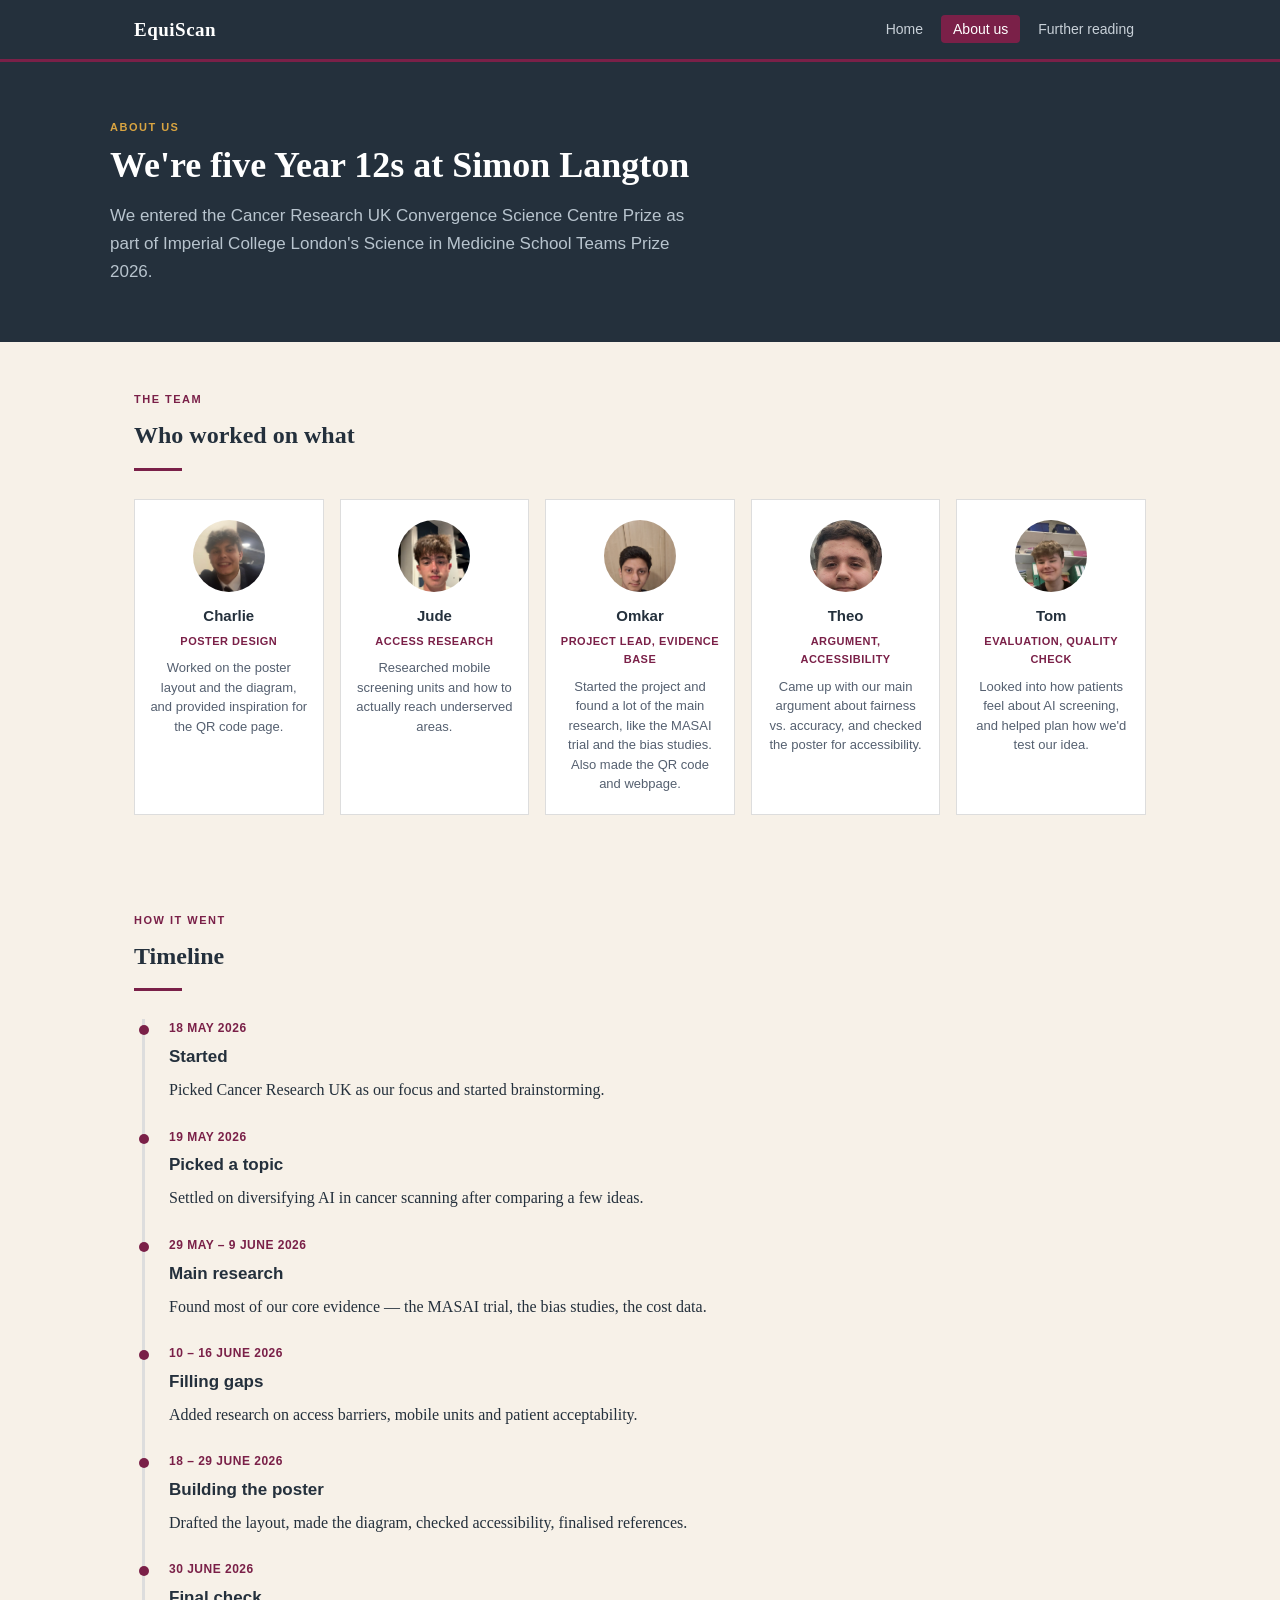
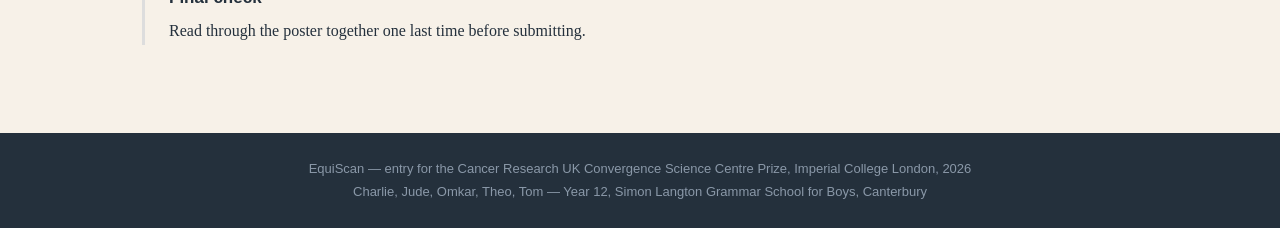
==== commit 321d0b61: "modified:   about.html 	new file:   images/theo.jpeg 	new file:   images/tom.jpeg" ====
--- a/about.html
+++ b/about.html
@@ -46,7 +46,7 @@
           <img src="images/charlie.jpeg" alt="Charlie" class="avatar-photo">
           <h3>Charlie</h3>
           <p class="team-role">Poster design</p>
-          <p class="team-bio">Worked on the poster layout and the diagram, and put together the QR code page.</p>
+          <p class="team-bio">Worked on the poster layout and the diagram, and provided inspiration for the QR code page.</p>
         </div>
 
         <div class="team-card">
@@ -60,18 +60,18 @@
           <img src="images/omkar.jpeg" alt="Omkar" class="avatar-photo">
           <h3>Omkar</h3>
           <p class="team-role">Project lead, evidence base</p>
-          <p class="team-bio">Started the project and found a lot of the main research, like the MASAI trial and the bias studies.</p>
+          <p class="team-bio">Started the project and found a lot of the main research, like the MASAI trial and the bias studies. Also made the QR code and webpage.</p>
         </div>
 
         <div class="team-card">
-          <div class="avatar">T</div>
+          <img src="images/theo.jpeg" alt="Theo" class="avatar-photo">
           <h3>Theo</h3>
           <p class="team-role">Argument, accessibility</p>
           <p class="team-bio">Came up with our main argument about fairness vs. accuracy, and checked the poster for accessibility.</p>
         </div>
 
         <div class="team-card">
-          <div class="avatar">T</div>
+          <img src="images/tom.jpeg" alt="Tom" class="avatar-photo">
           <h3>Tom</h3>
           <p class="team-role">Evaluation, quality check</p>
           <p class="team-bio">Looked into how patients feel about AI screening, and helped plan how we'd test our idea.</p>
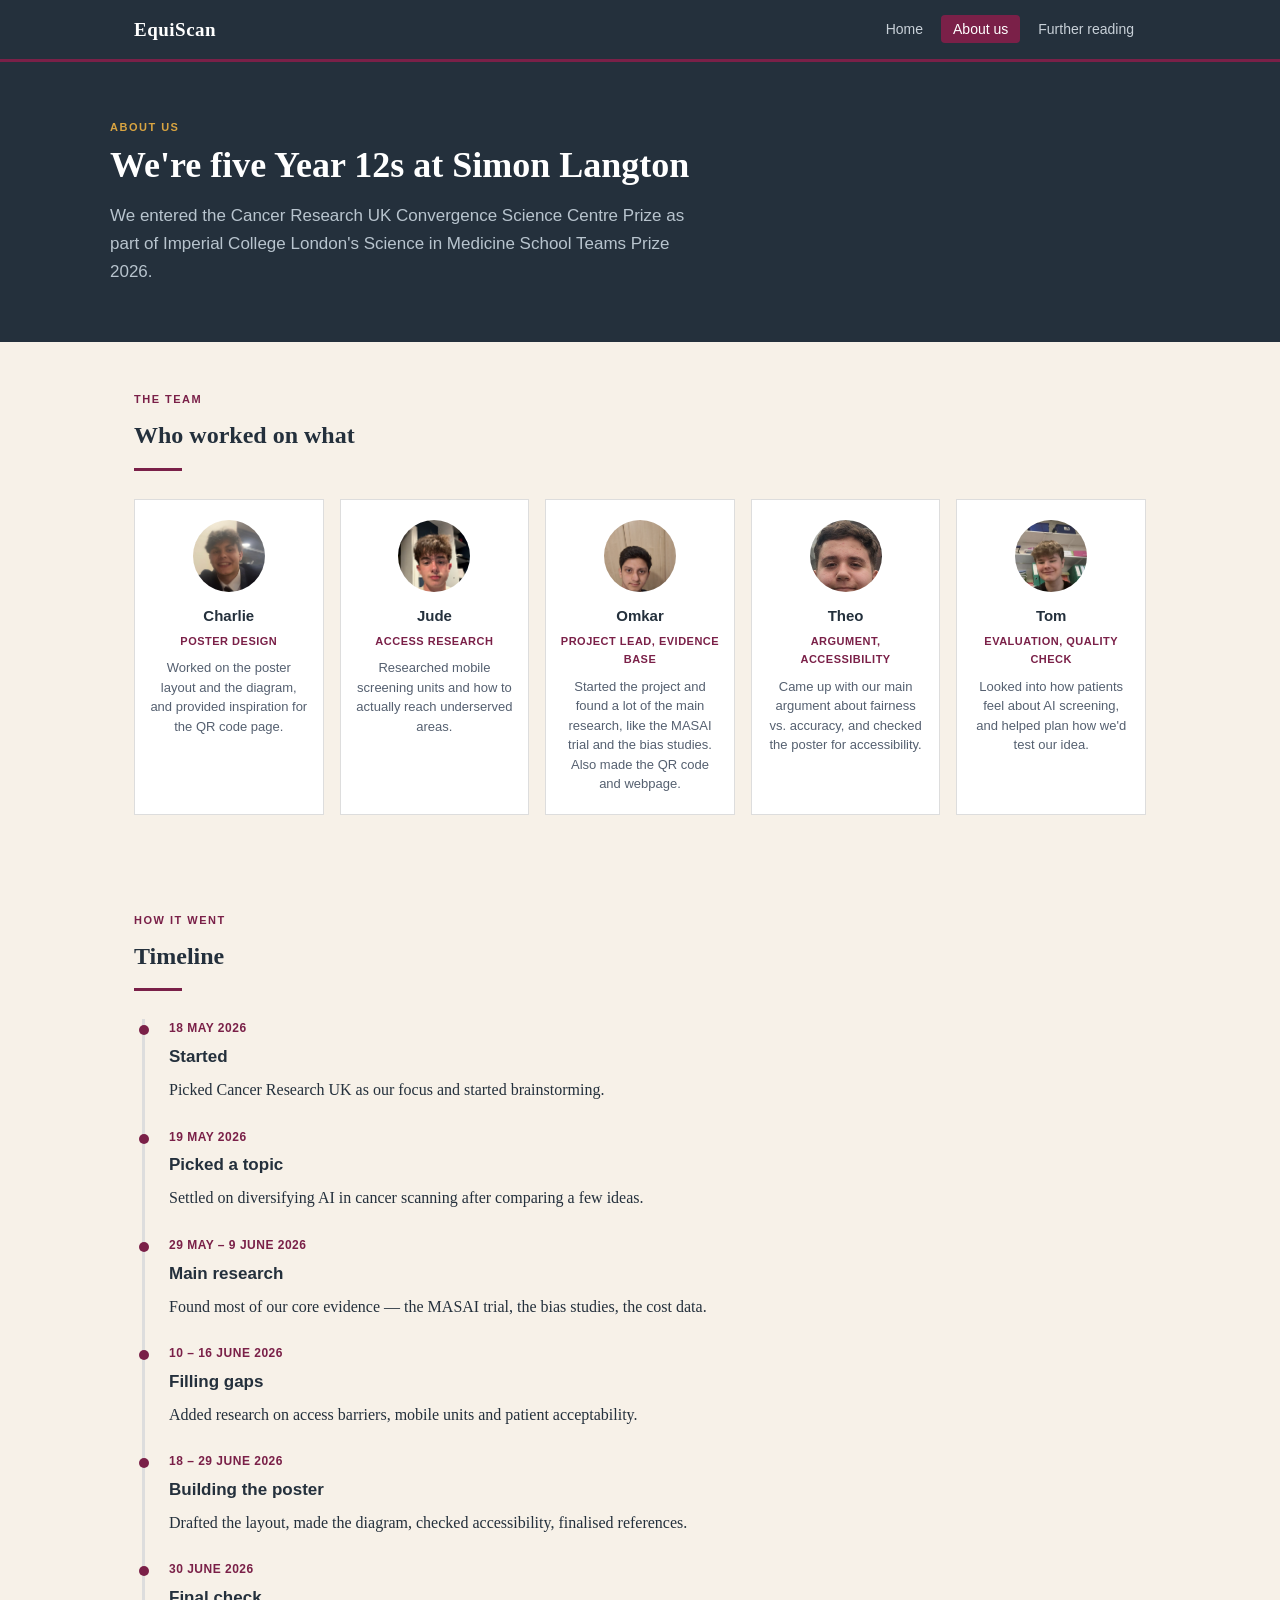
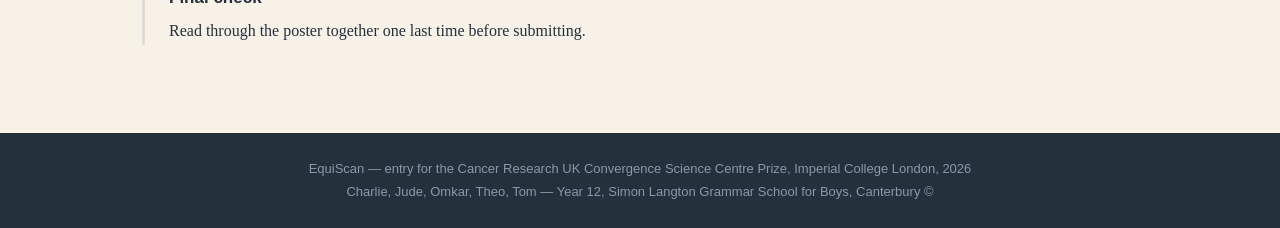
==== commit 689edc8e: "modified:   about.html 	modified:   index.html 	modified:   references.html" ====
--- a/about.html
+++ b/about.html
@@ -127,7 +127,7 @@
 <footer class="site-footer">
   <div class="wrap">
     <p>EquiScan — entry for the Cancer Research UK Convergence Science Centre Prize, Imperial College London, 2026</p>
-    <p>Charlie, Jude, Omkar, Theo, Tom — Year 12, Simon Langton Grammar School for Boys, Canterbury</p>
+    <p>Charlie, Jude, Omkar, Theo, Tom — Year 12, Simon Langton Grammar School for Boys, Canterbury ©</p>
   </div>
 </footer>
 
